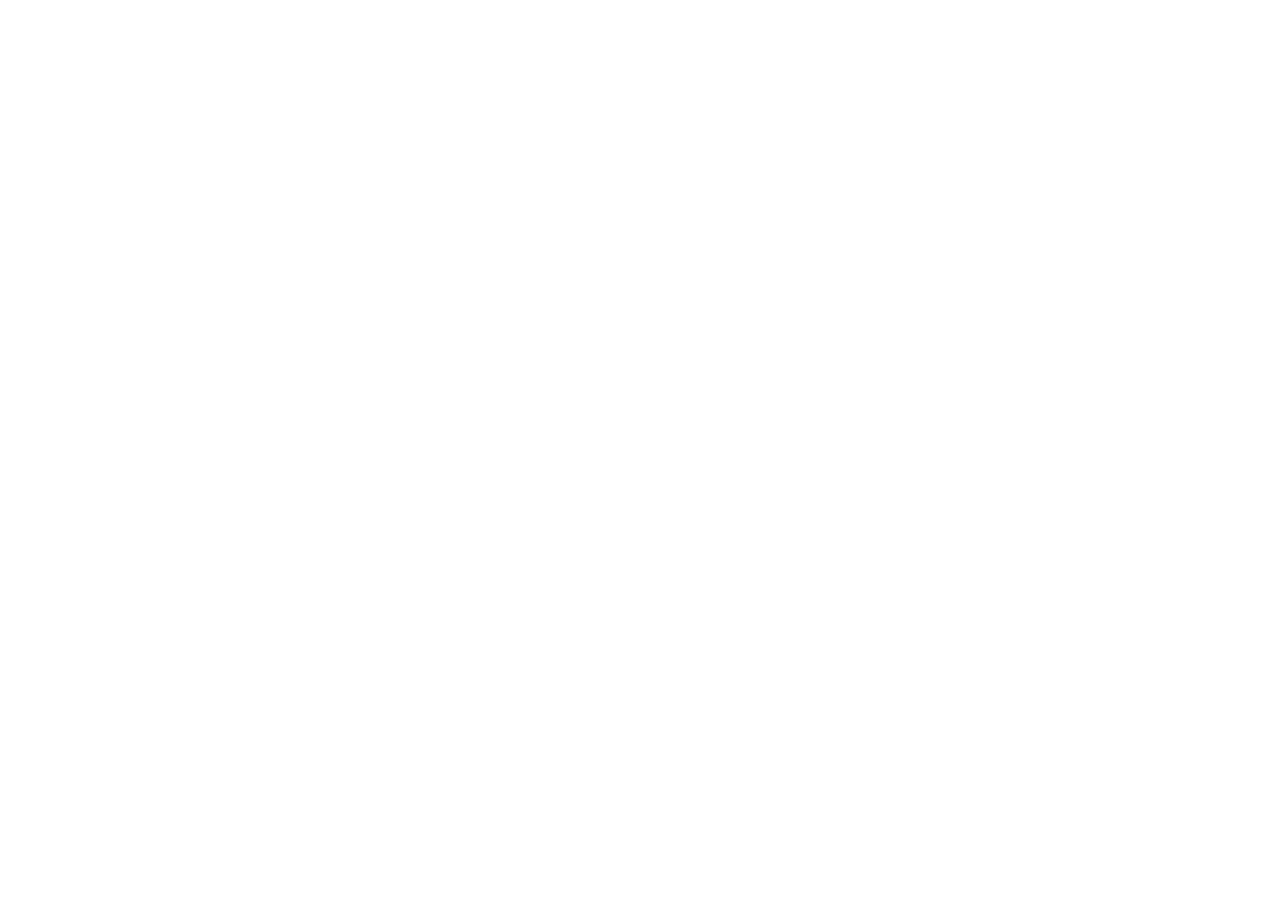
==== index.html @ 3044a00d "项目初始化" ====
<!DOCTYPE html>
<html lang="en">
<head>
    <meta charset="UTF-8">
    <meta name="viewport" content="width=device-width, initial-scale=1.0">
    <title>Document</title>
</head>
<body>
    
</body>
</html>
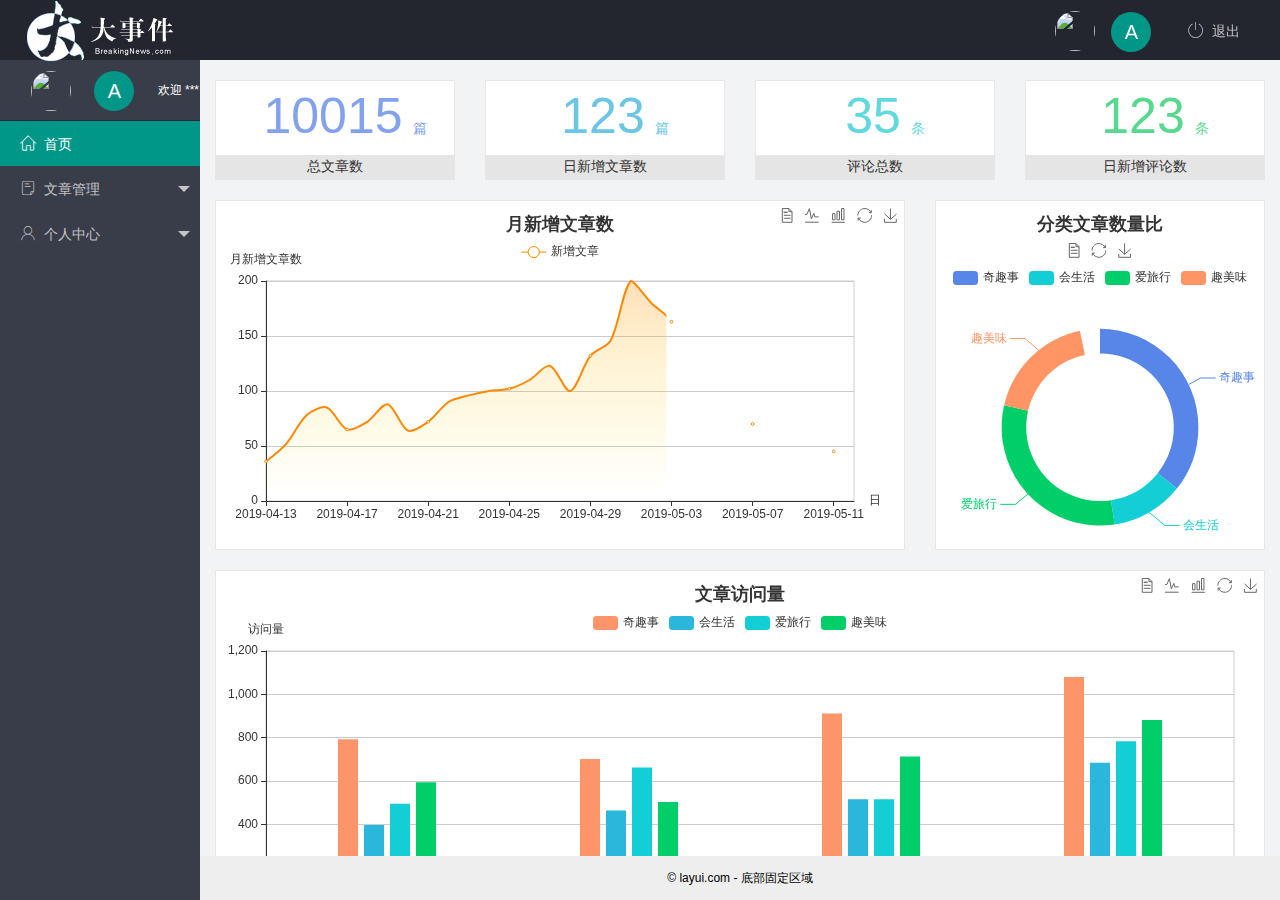
==== commit c7a21c27: "完成了index的开发" ====
--- a/index.html
+++ b/index.html
@@ -1,11 +1,95 @@
 <!DOCTYPE html>
 <html lang="en">
+
 <head>
-    <meta charset="UTF-8">
-    <meta name="viewport" content="width=device-width, initial-scale=1.0">
-    <title>Document</title>
+  <meta charset="UTF-8" />
+  <meta name="viewport" content="width=device-width, initial-scale=1.0" />
+  <title>后台主页</title>
+  <!-- 导入 layui 的样式表 -->
+  <link rel="stylesheet" href="/assets/lib/layui/css/layui.css" />
+  <!--fonts  引入字体图标库-->
+  <link rel="stylesheet" href="./assets/fonts/iconfont.css">
+  <!--自己的css  -->
+  <link rel="stylesheet" href="./assets/css/index.css">
 </head>
-<body>
-    
+
+<body class="layui-layout-body">
+  <div class="layui-layout layui-layout-admin">
+    <div class="layui-header">
+      <div class="layui-logo">
+        <img src="./assets/images/logo.png" alt="">
+      </div>
+      <!-- 头部区域（可配合layui已有的水平导航） -->
+
+      <ul class="layui-nav layui-layout-right">
+        <li class="layui-nav-item">
+          <div class="userinfo">
+             <img src="http://t.cn/RCzsdCq" class="layui-nav-img" />
+             <span class="text-avatar">A</span>
+             
+          </div>
+
+          <dl class="layui-nav-child">
+            <dd><a href="">基本资料</a></dd>
+            <dd><a href="">更换头像</a></dd>
+            <dd><a href="">重置密码</a></dd>
+
+          </dl>
+        </li>
+        <li class="layui-nav-item"><a href="javascript:;" id="btnLogout"><span class="iconfont icon-tuichu"></span>退出</a></li>
+      </ul>
+    </div>
+
+    <div class="layui-side layui-bg-black">
+      <div class="layui-side-scroll">
+
+        <div class="userinfo">    <img src="http://t.cn/RCzsdCq" class="layui-nav-img" />    <span
+            class="text-avatar">A</span>    <span id="welcome">欢迎 ***</span></div>
+        <!-- 左侧导航区域（可配合layui已有的垂直导航） -->
+        <ul class="layui-nav layui-nav-tree" lay-shrink="all">
+          <li class="layui-nav-item  layui-this"><a href="/home/dashboard.html" target="fm"><span
+                class="iconfont icon-home"></span>首页</a></li>
+          <li class="layui-nav-item ">
+            <a href="javascript:;"><span class="iconfont icon-16"></span>文章管理</a>
+            <dl class="layui-nav-child">
+              <dd><a href="javascript:;"><i class="layui-icon layui-icon-app"></i> 文章类别</a></dd>
+              <dd><a href="javascript:;"><i class="layui-icon layui-icon-app"></i>文章列表</a></dd>
+              <dd><a href="javascript:;"><i class="layui-icon layui-icon-app"></i>发布文章</a></dd>
+
+            </dl>
+          </li>
+          <li class="layui-nav-item">
+            <a href="javascript:;"><span class="iconfont icon-user"></span>个人中心</a>
+            <dl class="layui-nav-child">
+              <dd><a href="javascript:;"><i class="layui-icon layui-icon-app"></i>基本资料</a></dd>
+              <dd><a href="javascript:;"><i class="layui-icon layui-icon-app"></i>更换头像</a></dd>
+              <dd><a href="javascript:;"><i class="layui-icon layui-icon-app"></i>重置密码</a></dd>
+
+            </dl>
+          </li>
+
+        </ul>
+      </div>
+    </div>
+
+    <div class="layui-body">
+      <!-- 内容主体区域 -->
+      <iframe name="fm" src="/home/dashboard.html" frameborder="0"></iframe>
+    </div>
+
+    <div class="layui-footer">
+      <!-- 底部固定区域 -->
+      © layui.com - 底部固定区域
+    </div>
+  </div>
+  <!-- 导入 layui 的JS文件 -->
+  <script src="/assets/lib/layui/layui.all.js"></script>
+  <!-- 导入jquery文件 -->
+  <script src="./assets/lib/jquery.js"></script>
+  <!-- 导入文件/baseAPI. -->
+  <script src="./assets/js/baseAPI.js"></script>
+  <!-- 导入自己的文件 -->
+  <script src="./assets/js/index.js"></script>
 </body>
+
 </html>--- a/assets/lib/layui/css/layui.css
+++ b/assets/lib/layui/css/layui.css
@@ -0,0 +1,2 @@
+/** layui-v2.5.5 MIT License By https://www.layui.com */
+ .layui-inline,img{display:inline-block;vertical-align:middle}h1,h2,h3,h4,h5,h6{font-weight:400}.layui-edge,.layui-header,.layui-inline,.layui-main{position:relative}.layui-body,.layui-edge,.layui-elip{overflow:hidden}.layui-btn,.layui-edge,.layui-inline,img{vertical-align:middle}.layui-btn,.layui-disabled,.layui-icon,.layui-unselect{-moz-user-select:none;-webkit-user-select:none;-ms-user-select:none}.layui-elip,.layui-form-checkbox span,.layui-form-pane .layui-form-label{text-overflow:ellipsis;white-space:nowrap}.layui-breadcrumb,.layui-tree-btnGroup{visibility:hidden}blockquote,body,button,dd,div,dl,dt,form,h1,h2,h3,h4,h5,h6,input,li,ol,p,pre,td,textarea,th,ul{margin:0;padding:0;-webkit-tap-highlight-color:rgba(0,0,0,0)}a:active,a:hover{outline:0}img{border:none}li{list-style:none}table{border-collapse:collapse;border-spacing:0}h4,h5,h6{font-size:100%}button,input,optgroup,option,select,textarea{font-family:inherit;font-size:inherit;font-style:inherit;font-weight:inherit;outline:0}pre{white-space:pre-wrap;white-space:-moz-pre-wrap;white-space:-pre-wrap;white-space:-o-pre-wrap;word-wrap:break-word}body{line-height:24px;font:14px Helvetica Neue,Helvetica,PingFang SC,Tahoma,Arial,sans-serif}hr{height:1px;margin:10px 0;border:0;clear:both}a{color:#333;text-decoration:none}a:hover{color:#777}a cite{font-style:normal;*cursor:pointer}.layui-border-box,.layui-border-box *{box-sizing:border-box}.layui-box,.layui-box *{box-sizing:content-box}.layui-clear{clear:both;*zoom:1}.layui-clear:after{content:'\20';clear:both;*zoom:1;display:block;height:0}.layui-inline{*display:inline;*zoom:1}.layui-edge{display:inline-block;width:0;height:0;border-width:6px;border-style:dashed;border-color:transparent}.layui-edge-top{top:-4px;border-bottom-color:#999;border-bottom-style:solid}.layui-edge-right{border-left-color:#999;border-left-style:solid}.layui-edge-bottom{top:2px;border-top-color:#999;border-top-style:solid}.layui-edge-left{border-right-color:#999;border-right-style:solid}.layui-disabled,.layui-disabled:hover{color:#d2d2d2!important;cursor:not-allowed!important}.layui-circle{border-radius:100%}.layui-show{display:block!important}.layui-hide{display:none!important}@font-face{font-family:layui-icon;src:url(../font/iconfont.eot?v=250);src:url(../font/iconfont.eot?v=250#iefix) format('embedded-opentype'),url(../font/iconfont.woff2?v=250) format('woff2'),url(../font/iconfont.woff?v=250) format('woff'),url(../font/iconfont.ttf?v=250) format('truetype'),url(../font/iconfont.svg?v=250#layui-icon) format('svg')}.layui-icon{font-family:layui-icon!important;font-size:16px;font-style:normal;-webkit-font-smoothing:antialiased;-moz-osx-font-smoothing:grayscale}.layui-icon-reply-fill:before{content:"\e611"}.layui-icon-set-fill:before{content:"\e614"}.layui-icon-menu-fill:before{content:"\e60f"}.layui-icon-search:before{content:"\e615"}.layui-icon-share:before{content:"\e641"}.layui-icon-set-sm:before{content:"\e620"}.layui-icon-engine:before{content:"\e628"}.layui-icon-close:before{content:"\1006"}.layui-icon-close-fill:before{content:"\1007"}.layui-icon-chart-screen:before{content:"\e629"}.layui-icon-star:before{content:"\e600"}.layui-icon-circle-dot:before{content:"\e617"}.layui-icon-chat:before{content:"\e606"}.layui-icon-release:before{content:"\e609"}.layui-icon-list:before{content:"\e60a"}.layui-icon-chart:before{content:"\e62c"}.layui-icon-ok-circle:before{content:"\1005"}.layui-icon-layim-theme:before{content:"\e61b"}.layui-icon-table:before{content:"\e62d"}.layui-icon-right:before{content:"\e602"}.layui-icon-left:before{content:"\e603"}.layui-icon-cart-simple:before{content:"\e698"}.layui-icon-face-cry:before{content:"\e69c"}.layui-icon-face-smile:before{content:"\e6af"}.layui-icon-survey:before{content:"\e6b2"}.layui-icon-tree:before{content:"\e62e"}.layui-icon-upload-circle:before{content:"\e62f"}.layui-icon-add-circle:before{content:"\e61f"}.layui-icon-download-circle:before{content:"\e601"}.layui-icon-templeate-1:before{content:"\e630"}.layui-icon-util:before{content:"\e631"}.layui-icon-face-surprised:before{content:"\e664"}.layui-icon-edit:before{content:"\e642"}.layui-icon-speaker:before{content:"\e645"}.layui-icon-down:before{content:"\e61a"}.layui-icon-file:before{content:"\e621"}.layui-icon-layouts:before{content:"\e632"}.layui-icon-rate-half:before{content:"\e6c9"}.layui-icon-add-circle-fine:before{content:"\e608"}.layui-icon-prev-circle:before{content:"\e633"}.layui-icon-read:before{content:"\e705"}.layui-icon-404:before{content:"\e61c"}.layui-icon-carousel:before{content:"\e634"}.layui-icon-help:before{content:"\e607"}.layui-icon-code-circle:before{content:"\e635"}.layui-icon-water:before{content:"\e636"}.layui-icon-username:before{content:"\e66f"}.layui-icon-find-fill:before{content:"\e670"}.layui-icon-about:before{content:"\e60b"}.layui-icon-location:before{content:"\e715"}.layui-icon-up:before{content:"\e619"}.layui-icon-pause:before{content:"\e651"}.layui-icon-date:before{content:"\e637"}.layui-icon-layim-uploadfile:before{content:"\e61d"}.layui-icon-delete:before{content:"\e640"}.layui-icon-play:before{content:"\e652"}.layui-icon-top:before{content:"\e604"}.layui-icon-friends:before{content:"\e612"}.layui-icon-refresh-3:before{content:"\e9aa"}.layui-icon-ok:before{content:"\e605"}.layui-icon-layer:before{content:"\e638"}.layui-icon-face-smile-fine:before{content:"\e60c"}.layui-icon-dollar:before{content:"\e659"}.layui-icon-group:before{content:"\e613"}.layui-icon-layim-download:before{content:"\e61e"}.layui-icon-picture-fine:before{content:"\e60d"}.layui-icon-link:before{content:"\e64c"}.layui-icon-diamond:before{content:"\e735"}.layui-icon-log:before{content:"\e60e"}.layui-icon-rate-solid:before{content:"\e67a"}.layui-icon-fonts-del:before{content:"\e64f"}.layui-icon-unlink:before{content:"\e64d"}.layui-icon-fonts-clear:before{content:"\e639"}.layui-icon-triangle-r:before{content:"\e623"}.layui-icon-circle:before{content:"\e63f"}.layui-icon-radio:before{content:"\e643"}.layui-icon-align-center:before{content:"\e647"}.layui-icon-align-right:before{content:"\e648"}.layui-icon-align-left:before{content:"\e649"}.layui-icon-loading-1:before{content:"\e63e"}.layui-icon-return:before{content:"\e65c"}.layui-icon-fonts-strong:before{content:"\e62b"}.layui-icon-upload:before{content:"\e67c"}.layui-icon-dialogue:before{content:"\e63a"}.layui-icon-video:before{content:"\e6ed"}.layui-icon-headset:before{content:"\e6fc"}.layui-icon-cellphone-fine:before{content:"\e63b"}.layui-icon-add-1:before{content:"\e654"}.layui-icon-face-smile-b:before{content:"\e650"}.layui-icon-fonts-html:before{content:"\e64b"}.layui-icon-form:before{content:"\e63c"}.layui-icon-cart:before{content:"\e657"}.layui-icon-camera-fill:before{content:"\e65d"}.layui-icon-tabs:before{content:"\e62a"}.layui-icon-fonts-code:before{content:"\e64e"}.layui-icon-fire:before{content:"\e756"}.layui-icon-set:before{content:"\e716"}.layui-icon-fonts-u:before{content:"\e646"}.layui-icon-triangle-d:before{content:"\e625"}.layui-icon-tips:before{content:"\e702"}.layui-icon-picture:before{content:"\e64a"}.layui-icon-more-vertical:before{content:"\e671"}.layui-icon-flag:before{content:"\e66c"}.layui-icon-loading:before{content:"\e63d"}.layui-icon-fonts-i:before{content:"\e644"}.layui-icon-refresh-1:before{content:"\e666"}.layui-icon-rmb:before{content:"\e65e"}.layui-icon-home:before{content:"\e68e"}.layui-icon-user:before{content:"\e770"}.layui-icon-notice:before{content:"\e667"}.layui-icon-login-weibo:before{content:"\e675"}.layui-icon-voice:before{content:"\e688"}.layui-icon-upload-drag:before{content:"\e681"}.layui-icon-login-qq:before{content:"\e676"}.layui-icon-snowflake:before{content:"\e6b1"}.layui-icon-file-b:before{content:"\e655"}.layui-icon-template:before{content:"\e663"}.layui-icon-auz:before{content:"\e672"}.layui-icon-console:before{content:"\e665"}.layui-icon-app:before{content:"\e653"}.layui-icon-prev:before{content:"\e65a"}.layui-icon-website:before{content:"\e7ae"}.layui-icon-next:before{content:"\e65b"}.layui-icon-component:before{content:"\e857"}.layui-icon-more:before{content:"\e65f"}.layui-icon-login-wechat:before{content:"\e677"}.layui-icon-shrink-right:before{content:"\e668"}.layui-icon-spread-left:before{content:"\e66b"}.layui-icon-camera:before{content:"\e660"}.layui-icon-note:before{content:"\e66e"}.layui-icon-refresh:before{content:"\e669"}.layui-icon-female:before{content:"\e661"}.layui-icon-male:before{content:"\e662"}.layui-icon-password:before{content:"\e673"}.layui-icon-senior:before{content:"\e674"}.layui-icon-theme:before{content:"\e66a"}.layui-icon-tread:before{content:"\e6c5"}.layui-icon-praise:before{content:"\e6c6"}.layui-icon-star-fill:before{content:"\e658"}.layui-icon-rate:before{content:"\e67b"}.layui-icon-template-1:before{content:"\e656"}.layui-icon-vercode:before{content:"\e679"}.layui-icon-cellphone:before{content:"\e678"}.layui-icon-screen-full:before{content:"\e622"}.layui-icon-screen-restore:before{content:"\e758"}.layui-icon-cols:before{content:"\e610"}.layui-icon-export:before{content:"\e67d"}.layui-icon-print:before{content:"\e66d"}.layui-icon-slider:before{content:"\e714"}.layui-icon-addition:before{content:"\e624"}.layui-icon-subtraction:before{content:"\e67e"}.layui-icon-service:before{content:"\e626"}.layui-icon-transfer:before{content:"\e691"}.layui-main{width:1140px;margin:0 auto}.layui-header{z-index:1000;height:60px}.layui-header a:hover{transition:all .5s;-webkit-transition:all .5s}.layui-side{position:fixed;left:0;top:0;bottom:0;z-index:999;width:200px;overflow-x:hidden}.layui-side-scroll{position:relative;width:220px;height:100%;overflow-x:hidden}.layui-body{position:absolute;left:200px;right:0;top:0;bottom:0;z-index:998;width:auto;overflow-y:auto;box-sizing:border-box}.layui-layout-body{overflow:hidden}.layui-layout-admin .layui-header{background-color:#23262E}.layui-layout-admin .layui-side{top:60px;width:200px;overflow-x:hidden}.layui-layout-admin .layui-body{position:fixed;top:60px;bottom:44px}.layui-layout-admin .layui-main{width:auto;margin:0 15px}.layui-layout-admin .layui-footer{position:fixed;left:200px;right:0;bottom:0;height:44px;line-height:44px;padding:0 15px;background-color:#eee}.layui-layout-admin .layui-logo{position:absolute;left:0;top:0;width:200px;height:100%;line-height:60px;text-align:center;color:#009688;font-size:16px}.layui-layout-admin .layui-header .layui-nav{background:0 0}.layui-layout-left{position:absolute!important;left:200px;top:0}.layui-layout-right{position:absolute!important;right:0;top:0}.layui-container{position:relative;margin:0 auto;padding:0 15px;box-sizing:border-box}.layui-fluid{position:relative;margin:0 auto;padding:0 15px}.layui-row:after,.layui-row:before{content:'';display:block;clear:both}.layui-col-lg1,.layui-col-lg10,.layui-col-lg11,.layui-col-lg12,.layui-col-lg2,.layui-col-lg3,.layui-col-lg4,.layui-col-lg5,.layui-col-lg6,.layui-col-lg7,.layui-col-lg8,.layui-col-lg9,.layui-col-md1,.layui-col-md10,.layui-col-md11,.layui-col-md12,.layui-col-md2,.layui-col-md3,.layui-col-md4,.layui-col-md5,.layui-col-md6,.layui-col-md7,.layui-col-md8,.layui-col-md9,.layui-col-sm1,.layui-col-sm10,.layui-col-sm11,.layui-col-sm12,.layui-col-sm2,.layui-col-sm3,.layui-col-sm4,.layui-col-sm5,.layui-col-sm6,.layui-col-sm7,.layui-col-sm8,.layui-col-sm9,.layui-col-xs1,.layui-col-xs10,.layui-col-xs11,.layui-col-xs12,.layui-col-xs2,.layui-col-xs3,.layui-col-xs4,.layui-col-xs5,.layui-col-xs6,.layui-col-xs7,.layui-col-xs8,.layui-col-xs9{position:relative;display:block;box-sizing:border-box}.layui-col-xs1,.layui-col-xs10,.layui-col-xs11,.layui-col-xs12,.layui-col-xs2,.layui-col-xs3,.layui-col-xs4,.layui-col-xs5,.layui-col-xs6,.layui-col-xs7,.layui-col-xs8,.layui-col-xs9{float:left}.layui-col-xs1{width:8.33333333%}.layui-col-xs2{width:16.66666667%}.layui-col-xs3{width:25%}.layui-col-xs4{width:33.33333333%}.layui-col-xs5{width:41.66666667%}.layui-col-xs6{width:50%}.layui-col-xs7{width:58.33333333%}.layui-col-xs8{width:66.66666667%}.layui-col-xs9{width:75%}.layui-col-xs10{width:83.33333333%}.layui-col-xs11{width:91.66666667%}.layui-col-xs12{width:100%}.layui-col-xs-offset1{margin-left:8.33333333%}.layui-col-xs-offset2{margin-left:16.66666667%}.layui-col-xs-offset3{margin-left:25%}.layui-col-xs-offset4{margin-left:33.33333333%}.layui-col-xs-offset5{margin-left:41.66666667%}.layui-col-xs-offset6{margin-left:50%}.layui-col-xs-offset7{margin-left:58.33333333%}.layui-col-xs-offset8{margin-left:66.66666667%}.layui-col-xs-offset9{margin-left:75%}.layui-col-xs-offset10{margin-left:83.33333333%}.layui-col-xs-offset11{margin-left:91.66666667%}.layui-col-xs-offset12{margin-left:100%}@media screen and (max-width:768px){.layui-hide-xs{display:none!important}.layui-show-xs-block{display:block!important}.layui-show-xs-inline{display:inline!important}.layui-show-xs-inline-block{display:inline-block!important}}@media screen and (min-width:768px){.layui-container{width:750px}.layui-hide-sm{display:none!important}.layui-show-sm-block{display:block!important}.layui-show-sm-inline{display:inline!important}.layui-show-sm-inline-block{display:inline-block!important}.layui-col-sm1,.layui-col-sm10,.layui-col-sm11,.layui-col-sm12,.layui-col-sm2,.layui-col-sm3,.layui-col-sm4,.layui-col-sm5,.layui-col-sm6,.layui-col-sm7,.layui-col-sm8,.layui-col-sm9{float:left}.layui-col-sm1{width:8.33333333%}.layui-col-sm2{width:16.66666667%}.layui-col-sm3{width:25%}.layui-col-sm4{width:33.33333333%}.layui-col-sm5{width:41.66666667%}.layui-col-sm6{width:50%}.layui-col-sm7{width:58.33333333%}.layui-col-sm8{width:66.66666667%}.layui-col-sm9{width:75%}.layui-col-sm10{width:83.33333333%}.layui-col-sm11{width:91.66666667%}.layui-col-sm12{width:100%}.layui-col-sm-offset1{margin-left:8.33333333%}.layui-col-sm-offset2{margin-left:16.66666667%}.layui-col-sm-offset3{margin-left:25%}.layui-col-sm-offset4{margin-left:33.33333333%}.layui-col-sm-offset5{margin-left:41.66666667%}.layui-col-sm-offset6{margin-left:50%}.layui-col-sm-offset7{margin-left:58.33333333%}.layui-col-sm-offset8{margin-left:66.66666667%}.layui-col-sm-offset9{margin-left:75%}.layui-col-sm-offset10{margin-left:83.33333333%}.layui-col-sm-offset11{margin-left:91.66666667%}.layui-col-sm-offset12{margin-left:100%}}@media screen and (min-width:992px){.layui-container{width:970px}.layui-hide-md{display:none!important}.layui-show-md-block{display:block!important}.layui-show-md-inline{display:inline!important}.layui-show-md-inline-block{display:inline-block!important}.layui-col-md1,.layui-col-md10,.layui-col-md11,.layui-col-md12,.layui-col-md2,.layui-col-md3,.layui-col-md4,.layui-col-md5,.layui-col-md6,.layui-col-md7,.layui-col-md8,.layui-col-md9{float:left}.layui-col-md1{width:8.33333333%}.layui-col-md2{width:16.66666667%}.layui-col-md3{width:25%}.layui-col-md4{width:33.33333333%}.layui-col-md5{width:41.66666667%}.layui-col-md6{width:50%}.layui-col-md7{width:58.33333333%}.layui-col-md8{width:66.66666667%}.layui-col-md9{width:75%}.layui-col-md10{width:83.33333333%}.layui-col-md11{width:91.66666667%}.layui-col-md12{width:100%}.layui-col-md-offset1{margin-left:8.33333333%}.layui-col-md-offset2{margin-left:16.66666667%}.layui-col-md-offset3{margin-left:25%}.layui-col-md-offset4{margin-left:33.33333333%}.layui-col-md-offset5{margin-left:41.66666667%}.layui-col-md-offset6{margin-left:50%}.layui-col-md-offset7{margin-left:58.33333333%}.layui-col-md-offset8{margin-left:66.66666667%}.layui-col-md-offset9{margin-left:75%}.layui-col-md-offset10{margin-left:83.33333333%}.layui-col-md-offset11{margin-left:91.66666667%}.layui-col-md-offset12{margin-left:100%}}@media screen and (min-width:1200px){.layui-container{width:1170px}.layui-hide-lg{display:none!important}.layui-show-lg-block{display:block!important}.layui-show-lg-inline{display:inline!important}.layui-show-lg-inline-block{display:inline-block!important}.layui-col-lg1,.layui-col-lg10,.layui-col-lg11,.layui-col-lg12,.layui-col-lg2,.layui-col-lg3,.layui-col-lg4,.layui-col-lg5,.layui-col-lg6,.layui-col-lg7,.layui-col-lg8,.layui-col-lg9{float:left}.layui-col-lg1{width:8.33333333%}.layui-col-lg2{width:16.66666667%}.layui-col-lg3{width:25%}.layui-col-lg4{width:33.33333333%}.layui-col-lg5{width:41.66666667%}.layui-col-lg6{width:50%}.layui-col-lg7{width:58.33333333%}.layui-col-lg8{width:66.66666667%}.layui-col-lg9{width:75%}.layui-col-lg10{width:83.33333333%}.layui-col-lg11{width:91.66666667%}.layui-col-lg12{width:100%}.layui-col-lg-offset1{margin-left:8.33333333%}.layui-col-lg-offset2{margin-left:16.66666667%}.layui-col-lg-offset3{margin-left:25%}.layui-col-lg-offset4{margin-left:33.33333333%}.layui-col-lg-offset5{margin-left:41.66666667%}.layui-col-lg-offset6{margin-left:50%}.layui-col-lg-offset7{margin-left:58.33333333%}.layui-col-lg-offset8{margin-left:66.66666667%}.layui-col-lg-offset9{margin-left:75%}.layui-col-lg-offset10{margin-left:83.33333333%}.layui-col-lg-offset11{margin-left:91.66666667%}.layui-col-lg-offset12{margin-left:100%}}.layui-col-space1{margin:-.5px}.layui-col-space1>*{padding:.5px}.layui-col-space3{margin:-1.5px}.layui-col-space3>*{padding:1.5px}.layui-col-space5{margin:-2.5px}.layui-col-space5>*{padding:2.5px}.layui-col-space8{margin:-3.5px}.layui-col-space8>*{padding:3.5px}.layui-col-space10{margin:-5px}.layui-col-space10>*{padding:5px}.layui-col-space12{margin:-6px}.layui-col-space12>*{padding:6px}.layui-col-space15{margin:-7.5px}.layui-col-space15>*{padding:7.5px}.layui-col-space18{margin:-9px}.layui-col-space18>*{padding:9px}.layui-col-space20{margin:-10px}.layui-col-space20>*{padding:10px}.layui-col-space22{margin:-11px}.layui-col-space22>*{padding:11px}.layui-col-space25{margin:-12.5px}.layui-col-space25>*{padding:12.5px}.layui-col-space30{margin:-15px}.layui-col-space30>*{padding:15px}.layui-btn,.layui-input,.layui-select,.layui-textarea,.layui-upload-button{outline:0;-webkit-appearance:none;transition:all .3s;-webkit-transition:all .3s;box-sizing:border-box}.layui-elem-quote{margin-bottom:10px;padding:15px;line-height:22px;border-left:5px solid #009688;border-radius:0 2px 2px 0;background-color:#f2f2f2}.layui-quote-nm{border-style:solid;border-width:1px 1px 1px 5px;background:0 0}.layui-elem-field{margin-bottom:10px;padding:0;border-width:1px;border-style:solid}.layui-elem-field legend{margin-left:20px;padding:0 10px;font-size:20px;font-weight:300}.layui-field-title{margin:10px 0 20px;border-width:1px 0 0}.layui-field-box{padding:10px 15px}.layui-field-title .layui-field-box{padding:10px 0}.layui-progress{position:relative;height:6px;border-radius:20px;background-color:#e2e2e2}.layui-progress-bar{position:absolute;left:0;top:0;width:0;max-width:100%;height:6px;border-radius:20px;text-align:right;background-color:#5FB878;transition:all .3s;-webkit-transition:all .3s}.layui-progress-big,.layui-progress-big .layui-progress-bar{height:18px;line-height:18px}.layui-progress-text{position:relative;top:-20px;line-height:18px;font-size:12px;color:#666}.layui-progress-big .layui-progress-text{position:static;padding:0 10px;color:#fff}.layui-collapse{border-width:1px;border-style:solid;border-radius:2px}.layui-colla-content,.layui-colla-item{border-top-width:1px;border-top-style:solid}.layui-colla-item:first-child{border-top:none}.layui-colla-title{position:relative;height:42px;line-height:42px;padding:0 15px 0 35px;color:#333;background-color:#f2f2f2;cursor:pointer;font-size:14px;overflow:hidden}.layui-colla-content{display:none;padding:10px 15px;line-height:22px;color:#666}.layui-colla-icon{position:absolute;left:15px;top:0;font-size:14px}.layui-card{margin-bottom:15px;border-radius:2px;background-color:#fff;box-shadow:0 1px 2px 0 rgba(0,0,0,.05)}.layui-card:last-child{margin-bottom:0}.layui-card-header{position:relative;height:42px;line-height:42px;padding:0 15px;border-bottom:1px solid #f6f6f6;color:#333;border-radius:2px 2px 0 0;font-size:14px}.layui-bg-black,.layui-bg-blue,.layui-bg-cyan,.layui-bg-green,.layui-bg-orange,.layui-bg-red{color:#fff!important}.layui-card-body{position:relative;padding:10px 15px;line-height:24px}.layui-card-body[pad15]{padding:15px}.layui-card-body[pad20]{padding:20px}.layui-card-body .layui-table{margin:5px 0}.layui-card .layui-tab{margin:0}.layui-panel-window{position:relative;padding:15px;border-radius:0;border-top:5px solid #E6E6E6;background-color:#fff}.layui-auxiliar-moving{position:fixed;left:0;right:0;top:0;bottom:0;width:100%;height:100%;background:0 0;z-index:9999999999}.layui-form-label,.layui-form-mid,.layui-form-select,.layui-input-block,.layui-input-inline,.layui-textarea{position:relative}.layui-bg-red{background-color:#FF5722!important}.layui-bg-orange{background-color:#FFB800!important}.layui-bg-green{background-color:#009688!important}.layui-bg-cyan{background-color:#2F4056!important}.layui-bg-blue{background-color:#1E9FFF!important}.layui-bg-black{background-color:#393D49!important}.layui-bg-gray{background-color:#eee!important;color:#666!important}.layui-badge-rim,.layui-colla-content,.layui-colla-item,.layui-collapse,.layui-elem-field,.layui-form-pane .layui-form-item[pane],.layui-form-pane .layui-form-label,.layui-input,.layui-layedit,.layui-layedit-tool,.layui-quote-nm,.layui-select,.layui-tab-bar,.layui-tab-card,.layui-tab-title,.layui-tab-title .layui-this:after,.layui-textarea{border-color:#e6e6e6}.layui-timeline-item:before,hr{background-color:#e6e6e6}.layui-text{line-height:22px;font-size:14px;color:#666}.layui-text h1,.layui-text h2,.layui-text h3{font-weight:500;color:#333}.layui-text h1{font-size:30px}.layui-text h2{font-size:24px}.layui-text h3{font-size:18px}.layui-text a:not(.layui-btn){color:#01AAED}.layui-text a:not(.layui-btn):hover{text-decoration:underline}.layui-text ul{padding:5px 0 5px 15px}.layui-text ul li{margin-top:5px;list-style-type:disc}.layui-text em,.layui-word-aux{color:#999!important;padding:0 5px!important}.layui-btn{display:inline-block;height:38px;line-height:38px;padding:0 18px;background-color:#009688;color:#fff;white-space:nowrap;text-align:center;font-size:14px;border:none;border-radius:2px;cursor:pointer}.layui-btn:hover{opacity:.8;filter:alpha(opacity=80);color:#fff}.layui-btn:active{opacity:1;filter:alpha(opacity=100)}.layui-btn+.layui-btn{margin-left:10px}.layui-btn-container{font-size:0}.layui-btn-container .layui-btn{margin-right:10px;margin-bottom:10px}.layui-btn-container .layui-btn+.layui-btn{margin-left:0}.layui-table .layui-btn-container .layui-btn{margin-bottom:9px}.layui-btn-radius{border-radius:100px}.layui-btn .layui-icon{margin-right:3px;font-size:18px;vertical-align:bottom;vertical-align:middle\9}.layui-btn-primary{border:1px solid #C9C9C9;background-color:#fff;color:#555}.layui-btn-primary:hover{border-color:#009688;color:#333}.layui-btn-normal{background-color:#1E9FFF}.layui-btn-warm{background-color:#FFB800}.layui-btn-danger{background-color:#FF5722}.layui-btn-checked{background-color:#5FB878}.layui-btn-disabled,.layui-btn-disabled:active,.layui-btn-disabled:hover{border:1px solid #e6e6e6;background-color:#FBFBFB;color:#C9C9C9;cursor:not-allowed;opacity:1}.layui-btn-lg{height:44px;line-height:44px;padding:0 25px;font-size:16px}.layui-btn-sm{height:30px;line-height:30px;padding:0 10px;font-size:12px}.layui-btn-sm i{font-size:16px!important}.layui-btn-xs{height:22px;line-height:22px;padding:0 5px;font-size:12px}.layui-btn-xs i{font-size:14px!important}.layui-btn-group{display:inline-block;vertical-align:middle;font-size:0}.layui-btn-group .layui-btn{margin-left:0!important;margin-right:0!important;border-left:1px solid rgba(255,255,255,.5);border-radius:0}.layui-btn-group .layui-btn-primary{border-left:none}.layui-btn-group .layui-btn-primary:hover{border-color:#C9C9C9;color:#009688}.layui-btn-group .layui-btn:first-child{border-left:none;border-radius:2px 0 0 2px}.layui-btn-group .layui-btn-primary:first-child{border-left:1px solid #c9c9c9}.layui-btn-group .layui-btn:last-child{border-radius:0 2px 2px 0}.layui-btn-group .layui-btn+.layui-btn{margin-left:0}.layui-btn-group+.layui-btn-group{margin-left:10px}.layui-btn-fluid{width:100%}.layui-input,.layui-select,.layui-textarea{height:38px;line-height:1.3;line-height:38px\9;border-width:1px;border-style:solid;background-color:#fff;border-radius:2px}.layui-input::-webkit-input-placeholder,.layui-select::-webkit-input-placeholder,.layui-textarea::-webkit-input-placeholder{line-height:1.3}.layui-input,.layui-textarea{display:block;width:100%;padding-left:10px}.layui-input:hover,.layui-textarea:hover{border-color:#D2D2D2!important}.layui-input:focus,.layui-textarea:focus{border-color:#C9C9C9!important}.layui-textarea{min-height:100px;height:auto;line-height:20px;padding:6px 10px;resize:vertical}.layui-select{padding:0 10px}.layui-form input[type=checkbox],.layui-form input[type=radio],.layui-form select{display:none}.layui-form [lay-ignore]{display:initial}.layui-form-item{margin-bottom:15px;clear:both;*zoom:1}.layui-form-item:after{content:'\20';clear:both;*zoom:1;display:block;height:0}.layui-form-label{float:left;display:block;padding:9px 15px;width:80px;font-weight:400;line-height:20px;text-align:right}.layui-form-label-col{display:block;float:none;padding:9px 0;line-height:20px;text-align:left}.layui-form-item .layui-inline{margin-bottom:5px;margin-right:10px}.layui-input-block{margin-left:110px;min-height:36px}.layui-input-inline{display:inline-block;vertical-align:middle}.layui-form-item .layui-input-inline{float:left;width:190px;margin-right:10px}.layui-form-text .layui-input-inline{width:auto}.layui-form-mid{float:left;display:block;padding:9px 0!important;line-height:20px;margin-right:10px}.layui-form-danger+.layui-form-select .layui-input,.layui-form-danger:focus{border-color:#FF5722!important}.layui-form-select .layui-input{padding-right:30px;cursor:pointer}.layui-form-select .layui-edge{position:absolute;right:10px;top:50%;margin-top:-3px;cursor:pointer;border-width:6px;border-top-color:#c2c2c2;border-top-style:solid;transition:all .3s;-webkit-transition:all .3s}.layui-form-select dl{display:none;position:absolute;left:0;top:42px;padding:5px 0;z-index:899;min-width:100%;border:1px solid #d2d2d2;max-height:300px;overflow-y:auto;background-color:#fff;border-radius:2px;box-shadow:0 2px 4px rgba(0,0,0,.12);box-sizing:border-box}.layui-form-select dl dd,.layui-form-select dl dt{padding:0 10px;line-height:36px;white-space:nowrap;overflow:hidden;text-overflow:ellipsis}.layui-form-select dl dt{font-size:12px;color:#999}.layui-form-select dl dd{cursor:pointer}.layui-form-select dl dd:hover{background-color:#f2f2f2;-webkit-transition:.5s all;transition:.5s all}.layui-form-select .layui-select-group dd{padding-left:20px}.layui-form-select dl dd.layui-select-tips{padding-left:10px!important;color:#999}.layui-form-select dl dd.layui-this{background-color:#5FB878;color:#fff}.layui-form-checkbox,.layui-form-select dl dd.layui-disabled{background-color:#fff}.layui-form-selected dl{display:block}.layui-form-checkbox,.layui-form-checkbox *,.layui-form-switch{display:inline-block;vertical-align:middle}.layui-form-selected .layui-edge{margin-top:-9px;-webkit-transform:rotate(180deg);transform:rotate(180deg);margin-top:-3px\9}:root .layui-form-selected .layui-edge{margin-top:-9px\0/IE9}.layui-form-selectup dl{top:auto;bottom:42px}.layui-select-none{margin:5px 0;text-align:center;color:#999}.layui-select-disabled .layui-disabled{border-color:#eee!important}.layui-select-disabled .layui-edge{border-top-color:#d2d2d2}.layui-form-checkbox{position:relative;height:30px;line-height:30px;margin-right:10px;padding-right:30px;cursor:pointer;font-size:0;-webkit-transition:.1s linear;transition:.1s linear;box-sizing:border-box}.layui-form-checkbox span{padding:0 10px;height:100%;font-size:14px;border-radius:2px 0 0 2px;background-color:#d2d2d2;color:#fff;overflow:hidden}.layui-form-checkbox:hover span{background-color:#c2c2c2}.layui-form-checkbox i{position:absolute;right:0;top:0;width:30px;height:28px;border:1px solid #d2d2d2;border-left:none;border-radius:0 2px 2px 0;color:#fff;font-size:20px;text-align:center}.layui-form-checkbox:hover i{border-color:#c2c2c2;color:#c2c2c2}.layui-form-checked,.layui-form-checked:hover{border-color:#5FB878}.layui-form-checked span,.layui-form-checked:hover span{background-color:#5FB878}.layui-form-checked i,.layui-form-checked:hover i{color:#5FB878}.layui-form-item .layui-form-checkbox{margin-top:4px}.layui-form-checkbox[lay-skin=primary]{height:auto!important;line-height:normal!important;min-width:18px;min-height:18px;border:none!important;margin-right:0;padding-left:28px;padding-right:0;background:0 0}.layui-form-checkbox[lay-skin=primary] span{padding-left:0;padding-right:15px;line-height:18px;background:0 0;color:#666}.layui-form-checkbox[lay-skin=primary] i{right:auto;left:0;width:16px;height:16px;line-height:16px;border:1px solid #d2d2d2;font-size:12px;border-radius:2px;background-color:#fff;-webkit-transition:.1s linear;transition:.1s linear}.layui-form-checkbox[lay-skin=primary]:hover i{border-color:#5FB878;color:#fff}.layui-form-checked[lay-skin=primary] i{border-color:#5FB878!important;background-color:#5FB878;color:#fff}.layui-checkbox-disbaled[lay-skin=primary] span{background:0 0!important;color:#c2c2c2}.layui-checkbox-disbaled[lay-skin=primary]:hover i{border-color:#d2d2d2}.layui-form-item .layui-form-checkbox[lay-skin=primary]{margin-top:10px}.layui-form-switch{position:relative;height:22px;line-height:22px;min-width:35px;padding:0 5px;margin-top:8px;border:1px solid #d2d2d2;border-radius:20px;cursor:pointer;background-color:#fff;-webkit-transition:.1s linear;transition:.1s linear}.layui-form-switch i{position:absolute;left:5px;top:3px;width:16px;height:16px;border-radius:20px;background-color:#d2d2d2;-webkit-transition:.1s linear;transition:.1s linear}.layui-form-switch em{position:relative;top:0;width:25px;margin-left:21px;padding:0!important;text-align:center!important;color:#999!important;font-style:normal!important;font-size:12px}.layui-form-onswitch{border-color:#5FB878;background-color:#5FB878}.layui-checkbox-disbaled,.layui-checkbox-disbaled i{border-color:#e2e2e2!important}.layui-form-onswitch i{left:100%;margin-left:-21px;background-color:#fff}.layui-form-onswitch em{margin-left:5px;margin-right:21px;color:#fff!important}.layui-checkbox-disbaled span{background-color:#e2e2e2!important}.layui-checkbox-disbaled:hover i{color:#fff!important}[lay-radio]{display:none}.layui-form-radio,.layui-form-radio *{display:inline-block;vertical-align:middle}.layui-form-radio{line-height:28px;margin:6px 10px 0 0;padding-right:10px;cursor:pointer;font-size:0}.layui-form-radio *{font-size:14px}.layui-form-radio>i{margin-right:8px;font-size:22px;color:#c2c2c2}.layui-form-radio>i:hover,.layui-form-radioed>i{color:#5FB878}.layui-radio-disbaled>i{color:#e2e2e2!important}.layui-form-pane .layui-form-label{width:110px;padding:8px 15px;height:38px;line-height:20px;border-width:1px;border-style:solid;border-radius:2px 0 0 2px;text-align:center;background-color:#FBFBFB;overflow:hidden;box-sizing:border-box}.layui-form-pane .layui-input-inline{margin-left:-1px}.layui-form-pane .layui-input-block{margin-left:110px;left:-1px}.layui-form-pane .layui-input{border-radius:0 2px 2px 0}.layui-form-pane .layui-form-text .layui-form-label{float:none;width:100%;border-radius:2px;box-sizing:border-box;text-align:left}.layui-form-pane .layui-form-text .layui-input-inline{display:block;margin:0;top:-1px;clear:both}.layui-form-pane .layui-form-text .layui-input-block{margin:0;left:0;top:-1px}.layui-form-pane .layui-form-text .layui-textarea{min-height:100px;border-radius:0 0 2px 2px}.layui-form-pane .layui-form-checkbox{margin:4px 0 4px 10px}.layui-form-pane .layui-form-radio,.layui-form-pane .layui-form-switch{margin-top:6px;margin-left:10px}.layui-form-pane .layui-form-item[pane]{position:relative;border-width:1px;border-style:solid}.layui-form-pane .layui-form-item[pane] .layui-form-label{position:absolute;left:0;top:0;height:100%;border-width:0 1px 0 0}.layui-form-pane .layui-form-item[pane] .layui-input-inline{margin-left:110px}@media screen and (max-width:450px){.layui-form-item .layui-form-label{text-overflow:ellipsis;overflow:hidden;white-space:nowrap}.layui-form-item .layui-inline{display:block;margin-right:0;margin-bottom:20px;clear:both}.layui-form-item .layui-inline:after{content:'\20';clear:both;display:block;height:0}.layui-form-item .layui-input-inline{display:block;float:none;left:-3px;width:auto;margin:0 0 10px 112px}.layui-form-item .layui-input-inline+.layui-form-mid{margin-left:110px;top:-5px;padding:0}.layui-form-item .layui-form-checkbox{margin-right:5px;margin-bottom:5px}}.layui-layedit{border-width:1px;border-style:solid;border-radius:2px}.layui-layedit-tool{padding:3px 5px;border-bottom-width:1px;border-bottom-style:solid;font-size:0}.layedit-tool-fixed{position:fixed;top:0;border-top:1px solid #e2e2e2}.layui-layedit-tool .layedit-tool-mid,.layui-layedit-tool .layui-icon{display:inline-block;vertical-align:middle;text-align:center;font-size:14px}.layui-layedit-tool .layui-icon{position:relative;width:32px;height:30px;line-height:30px;margin:3px 5px;color:#777;cursor:pointer;border-radius:2px}.layui-layedit-tool .layui-icon:hover{color:#393D49}.layui-layedit-tool .layui-icon:active{color:#000}.layui-layedit-tool .layedit-tool-active{background-color:#e2e2e2;color:#000}.layui-layedit-tool .layui-disabled,.layui-layedit-tool .layui-disabled:hover{color:#d2d2d2;cursor:not-allowed}.layui-layedit-tool .layedit-tool-mid{width:1px;height:18px;margin:0 10px;background-color:#d2d2d2}.layedit-tool-html{width:50px!important;font-size:30px!important}.layedit-tool-b,.layedit-tool-code,.layedit-tool-help{font-size:16px!important}.layedit-tool-d,.layedit-tool-face,.layedit-tool-image,.layedit-tool-unlink{font-size:18px!important}.layedit-tool-image input{position:absolute;font-size:0;left:0;top:0;width:100%;height:100%;opacity:.01;filter:Alpha(opacity=1);cursor:pointer}.layui-layedit-iframe iframe{display:block;width:100%}#LAY_layedit_code{overflow:hidden}.layui-laypage{display:inline-block;*display:inline;*zoom:1;vertical-align:middle;margin:10px 0;font-size:0}.layui-laypage>a:first-child,.layui-laypage>a:first-child em{border-radius:2px 0 0 2px}.layui-laypage>a:last-child,.layui-laypage>a:last-child em{border-radius:0 2px 2px 0}.layui-laypage>:first-child{margin-left:0!important}.layui-laypage>:last-child{margin-right:0!important}.layui-laypage a,.layui-laypage button,.layui-laypage input,.layui-laypage select,.layui-laypage span{border:1px solid #e2e2e2}.layui-laypage a,.layui-laypage span{display:inline-block;*display:inline;*zoom:1;vertical-align:middle;padding:0 15px;height:28px;line-height:28px;margin:0 -1px 5px 0;background-color:#fff;color:#333;font-size:12px}.layui-flow-more a *,.layui-laypage input,.layui-table-view select[lay-ignore]{display:inline-block}.layui-laypage a:hover{color:#009688}.layui-laypage em{font-style:normal}.layui-laypage .layui-laypage-spr{color:#999;font-weight:700}.layui-laypage a{text-decoration:none}.layui-laypage .layui-laypage-curr{position:relative}.layui-laypage .layui-laypage-curr em{position:relative;color:#fff}.layui-laypage .layui-laypage-curr .layui-laypage-em{position:absolute;left:-1px;top:-1px;padding:1px;width:100%;height:100%;background-color:#009688}.layui-laypage-em{border-radius:2px}.layui-laypage-next em,.layui-laypage-prev em{font-family:Sim sun;font-size:16px}.layui-laypage .layui-laypage-count,.layui-laypage .layui-laypage-limits,.layui-laypage .layui-laypage-refresh,.layui-laypage .layui-laypage-skip{margin-left:10px;margin-right:10px;padding:0;border:none}.layui-laypage .layui-laypage-limits,.layui-laypage .layui-laypage-refresh{vertical-align:top}.layui-laypage .layui-laypage-refresh i{font-size:18px;cursor:pointer}.layui-laypage select{height:22px;padding:3px;border-radius:2px;cursor:pointer}.layui-laypage .layui-laypage-skip{height:30px;line-height:30px;color:#999}.layui-laypage button,.layui-laypage input{height:30px;line-height:30px;border-radius:2px;vertical-align:top;background-color:#fff;box-sizing:border-box}.layui-laypage input{width:40px;margin:0 10px;padding:0 3px;text-align:center}.layui-laypage input:focus,.layui-laypage select:focus{border-color:#009688!important}.layui-laypage button{margin-left:10px;padding:0 10px;cursor:pointer}.layui-table,.layui-table-view{margin:10px 0}.layui-flow-more{margin:10px 0;text-align:center;color:#999;font-size:14px}.layui-flow-more a{height:32px;line-height:32px}.layui-flow-more a *{vertical-align:top}.layui-flow-more a cite{padding:0 20px;border-radius:3px;background-color:#eee;color:#333;font-style:normal}.layui-flow-more a cite:hover{opacity:.8}.layui-flow-more a i{font-size:30px;color:#737383}.layui-table{width:100%;background-color:#fff;color:#666}.layui-table tr{transition:all .3s;-webkit-transition:all .3s}.layui-table th{text-align:left;font-weight:400}.layui-table tbody tr:hover,.layui-table thead tr,.layui-table-click,.layui-table-header,.layui-table-hover,.layui-table-mend,.layui-table-patch,.layui-table-tool,.layui-table-total,.layui-table-total tr,.layui-table[lay-even] tr:nth-child(even){background-color:#f2f2f2}.layui-table td,.layui-table th,.layui-table-col-set,.layui-table-fixed-r,.layui-table-grid-down,.layui-table-header,.layui-table-page,.layui-table-tips-main,.layui-table-tool,.layui-table-total,.layui-table-view,.layui-table[lay-skin=line],.layui-table[lay-skin=row]{border-width:1px;border-style:solid;border-color:#e6e6e6}.layui-table td,.layui-table th{position:relative;padding:9px 15px;min-height:20px;line-height:20px;font-size:14px}.layui-table[lay-skin=line] td,.layui-table[lay-skin=line] th{border-width:0 0 1px}.layui-table[lay-skin=row] td,.layui-table[lay-skin=row] th{border-width:0 1px 0 0}.layui-table[lay-skin=nob] td,.layui-table[lay-skin=nob] th{border:none}.layui-table img{max-width:100px}.layui-table[lay-size=lg] td,.layui-table[lay-size=lg] th{padding:15px 30px}.layui-table-view .layui-table[lay-size=lg] .layui-table-cell{height:40px;line-height:40px}.layui-table[lay-size=sm] td,.layui-table[lay-size=sm] th{font-size:12px;padding:5px 10px}.layui-table-view .layui-table[lay-size=sm] .layui-table-cell{height:20px;line-height:20px}.layui-table[lay-data]{display:none}.layui-table-box{position:relative;overflow:hidden}.layui-table-view .layui-table{position:relative;width:auto;margin:0}.layui-table-view .layui-table[lay-skin=line]{border-width:0 1px 0 0}.layui-table-view .layui-table[lay-skin=row]{border-width:0 0 1px}.layui-table-view .layui-table td,.layui-table-view .layui-table th{padding:5px 0;border-top:none;border-left:none}.layui-table-view .layui-table th.layui-unselect .layui-table-cell span{cursor:pointer}.layui-table-view .layui-table td{cursor:default}.layui-table-view .layui-table td[data-edit=text]{cursor:text}.layui-table-view .layui-form-checkbox[lay-skin=primary] i{width:18px;height:18px}.layui-table-view .layui-form-radio{line-height:0;padding:0}.layui-table-view .layui-form-radio>i{margin:0;font-size:20px}.layui-table-init{position:absolute;left:0;top:0;width:100%;height:100%;text-align:center;z-index:110}.layui-table-init .layui-icon{position:absolute;left:50%;top:50%;margin:-15px 0 0 -15px;font-size:30px;color:#c2c2c2}.layui-table-header{border-width:0 0 1px;overflow:hidden}.layui-table-header .layui-table{margin-bottom:-1px}.layui-table-tool .layui-inline[lay-event]{position:relative;width:26px;height:26px;padding:5px;line-height:16px;margin-right:10px;text-align:center;color:#333;border:1px solid #ccc;cursor:pointer;-webkit-transition:.5s all;transition:.5s all}.layui-table-tool .layui-inline[lay-event]:hover{border:1px solid #999}.layui-table-tool-temp{padding-right:120px}.layui-table-tool-self{position:absolute;right:17px;top:10px}.layui-table-tool .layui-table-tool-self .layui-inline[lay-event]{margin:0 0 0 10px}.layui-table-tool-panel{position:absolute;top:29px;left:-1px;padding:5px 0;min-width:150px;min-height:40px;border:1px solid #d2d2d2;text-align:left;overflow-y:auto;background-color:#fff;box-shadow:0 2px 4px rgba(0,0,0,.12)}.layui-table-cell,.layui-table-tool-panel li{overflow:hidden;text-overflow:ellipsis;white-space:nowrap}.layui-table-tool-panel li{padding:0 10px;line-height:30px;-webkit-transition:.5s all;transition:.5s all}.layui-table-tool-panel li .layui-form-checkbox[lay-skin=primary]{width:100%;padding-left:28px}.layui-table-tool-panel li:hover{background-color:#f2f2f2}.layui-table-tool-panel li .layui-form-checkbox[lay-skin=primary] i{position:absolute;left:0;top:0}.layui-table-tool-panel li .layui-form-checkbox[lay-skin=primary] span{padding:0}.layui-table-tool .layui-table-tool-self .layui-table-tool-panel{left:auto;right:-1px}.layui-table-col-set{position:absolute;right:0;top:0;width:20px;height:100%;border-width:0 0 0 1px;background-color:#fff}.layui-table-sort{width:10px;height:20px;margin-left:5px;cursor:pointer!important}.layui-table-sort .layui-edge{position:absolute;left:5px;border-width:5px}.layui-table-sort .layui-table-sort-asc{top:3px;border-top:none;border-bottom-style:solid;border-bottom-color:#b2b2b2}.layui-table-sort .layui-table-sort-asc:hover{border-bottom-color:#666}.layui-table-sort .layui-table-sort-desc{bottom:5px;border-bottom:none;border-top-style:solid;border-top-color:#b2b2b2}.layui-table-sort .layui-table-sort-desc:hover{border-top-color:#666}.layui-table-sort[lay-sort=asc] .layui-table-sort-asc{border-bottom-color:#000}.layui-table-sort[lay-sort=desc] .layui-table-sort-desc{border-top-color:#000}.layui-table-cell{height:28px;line-height:28px;padding:0 15px;position:relative;box-sizing:border-box}.layui-table-cell .layui-form-checkbox[lay-skin=primary]{top:-1px;padding:0}.layui-table-cell .layui-table-link{color:#01AAED}.laytable-cell-checkbox,.laytable-cell-numbers,.laytable-cell-radio,.laytable-cell-space{padding:0;text-align:center}.layui-table-body{position:relative;overflow:auto;margin-right:-1px;margin-bottom:-1px}.layui-table-body .layui-none{line-height:26px;padding:15px;text-align:center;color:#999}.layui-table-fixed{position:absolute;left:0;top:0;z-index:101}.layui-table-fixed .layui-table-body{overflow:hidden}.layui-table-fixed-l{box-shadow:0 -1px 8px rgba(0,0,0,.08)}.layui-table-fixed-r{left:auto;right:-1px;border-width:0 0 0 1px;box-shadow:-1px 0 8px rgba(0,0,0,.08)}.layui-table-fixed-r .layui-table-header{position:relative;overflow:visible}.layui-table-mend{position:absolute;right:-49px;top:0;height:100%;width:50px}.layui-table-tool{position:relative;z-index:890;width:100%;min-height:50px;line-height:30px;padding:10px 15px;border-width:0 0 1px}.layui-table-tool .layui-btn-container{margin-bottom:-10px}.layui-table-page,.layui-table-total{border-width:1px 0 0;margin-bottom:-1px;overflow:hidden}.layui-table-page{position:relative;width:100%;padding:7px 7px 0;height:41px;font-size:12px;white-space:nowrap}.layui-table-page>div{height:26px}.layui-table-page .layui-laypage{margin:0}.layui-table-page .layui-laypage a,.layui-table-page .layui-laypage span{height:26px;line-height:26px;margin-bottom:10px;border:none;background:0 0}.layui-table-page .layui-laypage a,.layui-table-page .layui-laypage span.layui-laypage-curr{padding:0 12px}.layui-table-page .layui-laypage span{margin-left:0;padding:0}.layui-table-page .layui-laypage .layui-laypage-prev{margin-left:-7px!important}.layui-table-page .layui-laypage .layui-laypage-curr .layui-laypage-em{left:0;top:0;padding:0}.layui-table-page .layui-laypage button,.layui-table-page .layui-laypage input{height:26px;line-height:26px}.layui-table-page .layui-laypage input{width:40px}.layui-table-page .layui-laypage button{padding:0 10px}.layui-table-page select{height:18px}.layui-table-patch .layui-table-cell{padding:0;width:30px}.layui-table-edit{position:absolute;left:0;top:0;width:100%;height:100%;padding:0 14px 1px;border-radius:0;box-shadow:1px 1px 20px rgba(0,0,0,.15)}.layui-table-edit:focus{border-color:#5FB878!important}select.layui-table-edit{padding:0 0 0 10px;border-color:#C9C9C9}.layui-table-view .layui-form-checkbox,.layui-table-view .layui-form-radio,.layui-table-view .layui-form-switch{top:0;margin:0;box-sizing:content-box}.layui-table-view .layui-form-checkbox{top:-1px;height:26px;line-height:26px}.layui-table-view .layui-form-checkbox i{height:26px}.layui-table-grid .layui-table-cell{overflow:visible}.layui-table-grid-down{position:absolute;top:0;right:0;width:26px;height:100%;padding:5px 0;border-width:0 0 0 1px;text-align:center;background-color:#fff;color:#999;cursor:pointer}.layui-table-grid-down .layui-icon{position:absolute;top:50%;left:50%;margin:-8px 0 0 -8px}.layui-table-grid-down:hover{background-color:#fbfbfb}body .layui-table-tips .layui-layer-content{background:0 0;padding:0;box-shadow:0 1px 6px rgba(0,0,0,.12)}.layui-table-tips-main{margin:-44px 0 0 -1px;max-height:150px;padding:8px 15px;font-size:14px;overflow-y:scroll;background-color:#fff;color:#666}.layui-table-tips-c{position:absolute;right:-3px;top:-13px;width:20px;height:20px;padding:3px;cursor:pointer;background-color:#666;border-radius:50%;color:#fff}.layui-table-tips-c:hover{background-color:#777}.layui-table-tips-c:before{position:relative;right:-2px}.layui-upload-file{display:none!important;opacity:.01;filter:Alpha(opacity=1)}.layui-upload-drag,.layui-upload-form,.layui-upload-wrap{display:inline-block}.layui-upload-list{margin:10px 0}.layui-upload-choose{padding:0 10px;color:#999}.layui-upload-drag{position:relative;padding:30px;border:1px dashed #e2e2e2;background-color:#fff;text-align:center;cursor:pointer;color:#999}.layui-upload-drag .layui-icon{font-size:50px;color:#009688}.layui-upload-drag[lay-over]{border-color:#009688}.layui-upload-iframe{position:absolute;width:0;height:0;border:0;visibility:hidden}.layui-upload-wrap{position:relative;vertical-align:middle}.layui-upload-wrap .layui-upload-file{display:block!important;position:absolute;left:0;top:0;z-index:10;font-size:100px;width:100%;height:100%;opacity:.01;filter:Alpha(opacity=1);cursor:pointer}.layui-transfer-active,.layui-transfer-box{display:inline-block;vertical-align:middle}.layui-transfer-box,.layui-transfer-header,.layui-transfer-search{border-width:0;border-style:solid;border-color:#e6e6e6}.layui-transfer-box{position:relative;border-width:1px;width:200px;height:360px;border-radius:2px;background-color:#fff}.layui-transfer-box .layui-form-checkbox{width:100%;margin:0!important}.layui-transfer-header{height:38px;line-height:38px;padding:0 10px;border-bottom-width:1px}.layui-transfer-search{position:relative;padding:10px;border-bottom-width:1px}.layui-transfer-search .layui-input{height:32px;padding-left:30px;font-size:12px}.layui-transfer-search .layui-icon-search{position:absolute;left:20px;top:50%;margin-top:-8px;color:#666}.layui-transfer-active{margin:0 15px}.layui-transfer-active .layui-btn{display:block;margin:0;padding:0 15px;background-color:#5FB878;border-color:#5FB878;color:#fff}.layui-transfer-active .layui-btn-disabled{background-color:#FBFBFB;border-color:#e6e6e6;color:#C9C9C9}.layui-transfer-active .layui-btn:first-child{margin-bottom:15px}.layui-transfer-active .layui-btn .layui-icon{margin:0;font-size:14px!important}.layui-transfer-data{padding:5px 0;overflow:auto}.layui-transfer-data li{height:32px;line-height:32px;padding:0 10px}.layui-transfer-data li:hover{background-color:#f2f2f2;transition:.5s all}.layui-transfer-data .layui-none{padding:15px 10px;text-align:center;color:#999}.layui-nav{position:relative;padding:0 20px;background-color:#393D49;color:#fff;border-radius:2px;font-size:0;box-sizing:border-box}.layui-nav *{font-size:14px}.layui-nav .layui-nav-item{position:relative;display:inline-block;*display:inline;*zoom:1;vertical-align:middle;line-height:60px}.layui-nav .layui-nav-item a{display:block;padding:0 20px;color:#fff;color:rgba(255,255,255,.7);transition:all .3s;-webkit-transition:all .3s}.layui-nav .layui-this:after,.layui-nav-bar,.layui-nav-tree .layui-nav-itemed:after{position:absolute;left:0;top:0;width:0;height:5px;background-color:#5FB878;transition:all .2s;-webkit-transition:all .2s}.layui-nav-bar{z-index:1000}.layui-nav .layui-nav-item a:hover,.layui-nav .layui-this a{color:#fff}.layui-nav .layui-this:after{content:'';top:auto;bottom:0;width:100%}.layui-nav-img{width:30px;height:30px;margin-right:10px;border-radius:50%}.layui-nav .layui-nav-more{content:'';width:0;height:0;border-style:solid dashed dashed;border-color:#fff transparent transparent;overflow:hidden;cursor:pointer;transition:all .2s;-webkit-transition:all .2s;position:absolute;top:50%;right:3px;margin-top:-3px;border-width:6px;border-top-color:rgba(255,255,255,.7)}.layui-nav .layui-nav-mored,.layui-nav-itemed>a .layui-nav-more{margin-top:-9px;border-style:dashed dashed solid;border-color:transparent transparent #fff}.layui-nav-child{display:none;position:absolute;left:0;top:65px;min-width:100%;line-height:36px;padding:5px 0;box-shadow:0 2px 4px rgba(0,0,0,.12);border:1px solid #d2d2d2;background-color:#fff;z-index:100;border-radius:2px;white-space:nowrap}.layui-nav .layui-nav-child a{color:#333}.layui-nav .layui-nav-child a:hover{background-color:#f2f2f2;color:#000}.layui-nav-child dd{position:relative}.layui-nav .layui-nav-child dd.layui-this a,.layui-nav-child dd.layui-this{background-color:#5FB878;color:#fff}.layui-nav-child dd.layui-this:after{display:none}.layui-nav-tree{width:200px;padding:0}.layui-nav-tree .layui-nav-item{display:block;width:100%;line-height:45px}.layui-nav-tree .layui-nav-item a{position:relative;height:45px;line-height:45px;text-overflow:ellipsis;overflow:hidden;white-space:nowrap}.layui-nav-tree .layui-nav-item a:hover{background-color:#4E5465}.layui-nav-tree .layui-nav-bar{width:5px;height:0;background-color:#009688}.layui-nav-tree .layui-nav-child dd.layui-this,.layui-nav-tree .layui-nav-child dd.layui-this a,.layui-nav-tree .layui-this,.layui-nav-tree .layui-this>a,.layui-nav-tree .layui-this>a:hover{background-color:#009688;color:#fff}.layui-nav-tree .layui-this:after{display:none}.layui-nav-itemed>a,.layui-nav-tree .layui-nav-title a,.layui-nav-tree .layui-nav-title a:hover{color:#fff!important}.layui-nav-tree .layui-nav-child{position:relative;z-index:0;top:0;border:none;box-shadow:none}.layui-nav-tree .layui-nav-child a{height:40px;line-height:40px;color:#fff;color:rgba(255,255,255,.7)}.layui-nav-tree .layui-nav-child,.layui-nav-tree .layui-nav-child a:hover{background:0 0;color:#fff}.layui-nav-tree .layui-nav-more{right:10px}.layui-nav-itemed>.layui-nav-child{display:block;padding:0;background-color:rgba(0,0,0,.3)!important}.layui-nav-itemed>.layui-nav-child>.layui-this>.layui-nav-child{display:block}.layui-nav-side{position:fixed;top:0;bottom:0;left:0;overflow-x:hidden;z-index:999}.layui-bg-blue .layui-nav-bar,.layui-bg-blue .layui-nav-itemed:after,.layui-bg-blue .layui-this:after{background-color:#93D1FF}.layui-bg-blue .layui-nav-child dd.layui-this{background-color:#1E9FFF}.layui-bg-blue .layui-nav-itemed>a,.layui-nav-tree.layui-bg-blue .layui-nav-title a,.layui-nav-tree.layui-bg-blue .layui-nav-title a:hover{background-color:#007DDB!important}.layui-breadcrumb{font-size:0}.layui-breadcrumb>*{font-size:14px}.layui-breadcrumb a{color:#999!important}.layui-breadcrumb a:hover{color:#5FB878!important}.layui-breadcrumb a cite{color:#666;font-style:normal}.layui-breadcrumb span[lay-separator]{margin:0 10px;color:#999}.layui-tab{margin:10px 0;text-align:left!important}.layui-tab[overflow]>.layui-tab-title{overflow:hidden}.layui-tab-title{position:relative;left:0;height:40px;white-space:nowrap;font-size:0;border-bottom-width:1px;border-bottom-style:solid;transition:all .2s;-webkit-transition:all .2s}.layui-tab-title li{display:inline-block;*display:inline;*zoom:1;vertical-align:middle;font-size:14px;transition:all .2s;-webkit-transition:all .2s;position:relative;line-height:40px;min-width:65px;padding:0 15px;text-align:center;cursor:pointer}.layui-tab-title li a{display:block}.layui-tab-title .layui-this{color:#000}.layui-tab-title .layui-this:after{position:absolute;left:0;top:0;content:'';width:100%;height:41px;border-width:1px;border-style:solid;border-bottom-color:#fff;border-radius:2px 2px 0 0;box-sizing:border-box;pointer-events:none}.layui-tab-bar{position:absolute;right:0;top:0;z-index:10;width:30px;height:39px;line-height:39px;border-width:1px;border-style:solid;border-radius:2px;text-align:center;background-color:#fff;cursor:pointer}.layui-tab-bar .layui-icon{position:relative;display:inline-block;top:3px;transition:all .3s;-webkit-transition:all .3s}.layui-tab-item{display:none}.layui-tab-more{padding-right:30px;height:auto!important;white-space:normal!important}.layui-tab-more li.layui-this:after{border-bottom-color:#e2e2e2;border-radius:2px}.layui-tab-more .layui-tab-bar .layui-icon{top:-2px;top:3px\9;-webkit-transform:rotate(180deg);transform:rotate(180deg)}:root .layui-tab-more .layui-tab-bar .layui-icon{top:-2px\0/IE9}.layui-tab-content{padding:10px}.layui-tab-title li .layui-tab-close{position:relative;display:inline-block;width:18px;height:18px;line-height:20px;margin-left:8px;top:1px;text-align:center;font-size:14px;color:#c2c2c2;transition:all .2s;-webkit-transition:all .2s}.layui-tab-title li .layui-tab-close:hover{border-radius:2px;background-color:#FF5722;color:#fff}.layui-tab-brief>.layui-tab-title .layui-this{color:#009688}.layui-tab-brief>.layui-tab-more li.layui-this:after,.layui-tab-brief>.layui-tab-title .layui-this:after{border:none;border-radius:0;border-bottom:2px solid #5FB878}.layui-tab-brief[overflow]>.layui-tab-title .layui-this:after{top:-1px}.layui-tab-card{border-width:1px;border-style:solid;border-radius:2px;box-shadow:0 2px 5px 0 rgba(0,0,0,.1)}.layui-tab-card>.layui-tab-title{background-color:#f2f2f2}.layui-tab-card>.layui-tab-title li{margin-right:-1px;margin-left:-1px}.layui-tab-card>.layui-tab-title .layui-this{background-color:#fff}.layui-tab-card>.layui-tab-title .layui-this:after{border-top:none;border-width:1px;border-bottom-color:#fff}.layui-tab-card>.layui-tab-title .layui-tab-bar{height:40px;line-height:40px;border-radius:0;border-top:none;border-right:none}.layui-tab-card>.layui-tab-more .layui-this{background:0 0;color:#5FB878}.layui-tab-card>.layui-tab-more .layui-this:after{border:none}.layui-timeline{padding-left:5px}.layui-timeline-item{position:relative;padding-bottom:20px}.layui-timeline-axis{position:absolute;left:-5px;top:0;z-index:10;width:20px;height:20px;line-height:20px;background-color:#fff;color:#5FB878;border-radius:50%;text-align:center;cursor:pointer}.layui-timeline-axis:hover{color:#FF5722}.layui-timeline-item:before{content:'';position:absolute;left:5px;top:0;z-index:0;width:1px;height:100%}.layui-timeline-item:last-child:before{display:none}.layui-timeline-item:first-child:before{display:block}.layui-timeline-content{padding-left:25px}.layui-timeline-title{position:relative;margin-bottom:10px}.layui-badge,.layui-badge-dot,.layui-badge-rim{position:relative;display:inline-block;padding:0 6px;font-size:12px;text-align:center;background-color:#FF5722;color:#fff;border-radius:2px}.layui-badge{height:18px;line-height:18px}.layui-badge-dot{width:8px;height:8px;padding:0;border-radius:50%}.layui-badge-rim{height:18px;line-height:18px;border-width:1px;border-style:solid;background-color:#fff;color:#666}.layui-btn .layui-badge,.layui-btn .layui-badge-dot{margin-left:5px}.layui-nav .layui-badge,.layui-nav .layui-badge-dot{position:absolute;top:50%;margin:-8px 6px 0}.layui-tab-title .layui-badge,.layui-tab-title .layui-badge-dot{left:5px;top:-2px}.layui-carousel{position:relative;left:0;top:0;background-color:#f8f8f8}.layui-carousel>[carousel-item]{position:relative;width:100%;height:100%;overflow:hidden}.layui-carousel>[carousel-item]:before{position:absolute;content:'\e63d';left:50%;top:50%;width:100px;line-height:20px;margin:-10px 0 0 -50px;text-align:center;color:#c2c2c2;font-family:layui-icon!important;font-size:30px;font-style:normal;-webkit-font-smoothing:antialiased;-moz-osx-font-smoothing:grayscale}.layui-carousel>[carousel-item]>*{display:none;position:absolute;left:0;top:0;width:100%;height:100%;background-color:#f8f8f8;transition-duration:.3s;-webkit-transition-duration:.3s}.layui-carousel-updown>*{-webkit-transition:.3s ease-in-out up;transition:.3s ease-in-out up}.layui-carousel-arrow{display:none\9;opacity:0;position:absolute;left:10px;top:50%;margin-top:-18px;width:36px;height:36px;line-height:36px;text-align:center;font-size:20px;border:0;border-radius:50%;background-color:rgba(0,0,0,.2);color:#fff;-webkit-transition-duration:.3s;transition-duration:.3s;cursor:pointer}.layui-carousel-arrow[lay-type=add]{left:auto!important;right:10px}.layui-carousel:hover .layui-carousel-arrow[lay-type=add],.layui-carousel[lay-arrow=always] .layui-carousel-arrow[lay-type=add]{right:20px}.layui-carousel[lay-arrow=always] .layui-carousel-arrow{opacity:1;left:20px}.layui-carousel[lay-arrow=none] .layui-carousel-arrow{display:none}.layui-carousel-arrow:hover,.layui-carousel-ind ul:hover{background-color:rgba(0,0,0,.35)}.layui-carousel:hover .layui-carousel-arrow{display:block\9;opacity:1;left:20px}.layui-carousel-ind{position:relative;top:-35px;width:100%;line-height:0!important;text-align:center;font-size:0}.layui-carousel[lay-indicator=outside]{margin-bottom:30px}.layui-carousel[lay-indicator=outside] .layui-carousel-ind{top:10px}.layui-carousel[lay-indicator=outside] .layui-carousel-ind ul{background-color:rgba(0,0,0,.5)}.layui-carousel[lay-indicator=none] .layui-carousel-ind{display:none}.layui-carousel-ind ul{display:inline-block;padding:5px;background-color:rgba(0,0,0,.2);border-radius:10px;-webkit-transition-duration:.3s;transition-duration:.3s}.layui-carousel-ind li{display:inline-block;width:10px;height:10px;margin:0 3px;font-size:14px;background-color:#e2e2e2;background-color:rgba(255,255,255,.5);border-radius:50%;cursor:pointer;-webkit-transition-duration:.3s;transition-duration:.3s}.layui-carousel-ind li:hover{background-color:rgba(255,255,255,.7)}.layui-carousel-ind li.layui-this{background-color:#fff}.layui-carousel>[carousel-item]>.layui-carousel-next,.layui-carousel>[carousel-item]>.layui-carousel-prev,.layui-carousel>[carousel-item]>.layui-this{display:block}.layui-carousel>[carousel-item]>.layui-this{left:0}.layui-carousel>[carousel-item]>.layui-carousel-prev{left:-100%}.layui-carousel>[carousel-item]>.layui-carousel-next{left:100%}.layui-carousel>[carousel-item]>.layui-carousel-next.layui-carousel-left,.layui-carousel>[carousel-item]>.layui-carousel-prev.layui-carousel-right{left:0}.layui-carousel>[carousel-item]>.layui-this.layui-carousel-left{left:-100%}.layui-carousel>[carousel-item]>.layui-this.layui-carousel-right{left:100%}.layui-carousel[lay-anim=updown] .layui-carousel-arrow{left:50%!important;top:20px;margin:0 0 0 -18px}.layui-carousel[lay-anim=updown]>[carousel-item]>*,.layui-carousel[lay-anim=fade]>[carousel-item]>*{left:0!important}.layui-carousel[lay-anim=updown] .layui-carousel-arrow[lay-type=add]{top:auto!important;bottom:20px}.layui-carousel[lay-anim=updown] .layui-carousel-ind{position:absolute;top:50%;right:20px;width:auto;height:auto}.layui-carousel[lay-anim=updown] .layui-carousel-ind ul{padding:3px 5px}.layui-carousel[lay-anim=updown] .layui-carousel-ind li{display:block;margin:6px 0}.layui-carousel[lay-anim=updown]>[carousel-item]>.layui-this{top:0}.layui-carousel[lay-anim=updown]>[carousel-item]>.layui-carousel-prev{top:-100%}.layui-carousel[lay-anim=updown]>[carousel-item]>.layui-carousel-next{top:100%}.layui-carousel[lay-anim=updown]>[carousel-item]>.layui-carousel-next.layui-carousel-left,.layui-carousel[lay-anim=updown]>[carousel-item]>.layui-carousel-prev.layui-carousel-right{top:0}.layui-carousel[lay-anim=updown]>[carousel-item]>.layui-this.layui-carousel-left{top:-100%}.layui-carousel[lay-anim=updown]>[carousel-item]>.layui-this.layui-carousel-right{top:100%}.layui-carousel[lay-anim=fade]>[carousel-item]>.layui-carousel-next,.layui-carousel[lay-anim=fade]>[carousel-item]>.layui-carousel-prev{opacity:0}.layui-carousel[lay-anim=fade]>[carousel-item]>.layui-carousel-next.layui-carousel-left,.layui-carousel[lay-anim=fade]>[carousel-item]>.layui-carousel-prev.layui-carousel-right{opacity:1}.layui-carousel[lay-anim=fade]>[carousel-item]>.layui-this.layui-carousel-left,.layui-carousel[lay-anim=fade]>[carousel-item]>.layui-this.layui-carousel-right{opacity:0}.layui-fixbar{position:fixed;right:15px;bottom:15px;z-index:999999}.layui-fixbar li{width:50px;height:50px;line-height:50px;margin-bottom:1px;text-align:center;cursor:pointer;font-size:30px;background-color:#9F9F9F;color:#fff;border-radius:2px;opacity:.95}.layui-fixbar li:hover{opacity:.85}.layui-fixbar li:active{opacity:1}.layui-fixbar .layui-fixbar-top{display:none;font-size:40px}body .layui-util-face{border:none;background:0 0}body .layui-util-face .layui-layer-content{padding:0;background-color:#fff;color:#666;box-shadow:none}.layui-util-face .layui-layer-TipsG{display:none}.layui-util-face ul{position:relative;width:372px;padding:10px;border:1px solid #D9D9D9;background-color:#fff;box-shadow:0 0 20px rgba(0,0,0,.2)}.layui-util-face ul li{cursor:pointer;float:left;border:1px solid #e8e8e8;height:22px;width:26px;overflow:hidden;margin:-1px 0 0 -1px;padding:4px 2px;text-align:center}.layui-util-face ul li:hover{position:relative;z-index:2;border:1px solid #eb7350;background:#fff9ec}.layui-code{position:relative;margin:10px 0;padding:15px;line-height:20px;border:1px solid #ddd;border-left-width:6px;background-color:#F2F2F2;color:#333;font-family:Courier New;font-size:12px}.layui-rate,.layui-rate *{display:inline-block;vertical-align:middle}.layui-rate{padding:10px 5px 10px 0;font-size:0}.layui-rate li i.layui-icon{font-size:20px;color:#FFB800;margin-right:5px;transition:all .3s;-webkit-transition:all .3s}.layui-rate li i:hover{cursor:pointer;transform:scale(1.12);-webkit-transform:scale(1.12)}.layui-rate[readonly] li i:hover{cursor:default;transform:scale(1)}.layui-colorpicker{width:26px;height:26px;border:1px solid #e6e6e6;padding:5px;border-radius:2px;line-height:24px;display:inline-block;cursor:pointer;transition:all .3s;-webkit-transition:all .3s}.layui-colorpicker:hover{border-color:#d2d2d2}.layui-colorpicker.layui-colorpicker-lg{width:34px;height:34px;line-height:32px}.layui-colorpicker.layui-colorpicker-sm{width:24px;height:24px;line-height:22px}.layui-colorpicker.layui-colorpicker-xs{width:22px;height:22px;line-height:20px}.layui-colorpicker-trigger-bgcolor{display:block;background:url([data-uri]);border-radius:2px}.layui-colorpicker-trigger-span{display:block;height:100%;box-sizing:border-box;border:1px solid rgba(0,0,0,.15);border-radius:2px;text-align:center}.layui-colorpicker-trigger-i{display:inline-block;color:#FFF;font-size:12px}.layui-colorpicker-trigger-i.layui-icon-close{color:#999}.layui-colorpicker-main{position:absolute;z-index:66666666;width:280px;padding:7px;background:#FFF;border:1px solid #d2d2d2;border-radius:2px;box-shadow:0 2px 4px rgba(0,0,0,.12)}.layui-colorpicker-main-wrapper{height:180px;position:relative}.layui-colorpicker-basis{width:260px;height:100%;position:relative}.layui-colorpicker-basis-white{width:100%;height:100%;position:absolute;top:0;left:0;background:linear-gradient(90deg,#FFF,hsla(0,0%,100%,0))}.layui-colorpicker-basis-black{width:100%;height:100%;position:absolute;top:0;left:0;background:linear-gradient(0deg,#000,transparent)}.layui-colorpicker-basis-cursor{width:10px;height:10px;border:1px solid #FFF;border-radius:50%;position:absolute;top:-3px;right:-3px;cursor:pointer}.layui-colorpicker-side{position:absolute;top:0;right:0;width:12px;height:100%;background:linear-gradient(red,#FF0,#0F0,#0FF,#00F,#F0F,red)}.layui-colorpicker-side-slider{width:100%;height:5px;box-shadow:0 0 1px #888;box-sizing:border-box;background:#FFF;border-radius:1px;border:1px solid #f0f0f0;cursor:pointer;position:absolute;left:0}.layui-colorpicker-main-alpha{display:none;height:12px;margin-top:7px;background:url([data-uri])}.layui-colorpicker-alpha-bgcolor{height:100%;position:relative}.layui-colorpicker-alpha-slider{width:5px;height:100%;box-shadow:0 0 1px #888;box-sizing:border-box;background:#FFF;border-radius:1px;border:1px solid #f0f0f0;cursor:pointer;position:absolute;top:0}.layui-colorpicker-main-pre{padding-top:7px;font-size:0}.layui-colorpicker-pre{width:20px;height:20px;border-radius:2px;display:inline-block;margin-left:6px;margin-bottom:7px;cursor:pointer}.layui-colorpicker-pre:nth-child(11n+1){margin-left:0}.layui-colorpicker-pre-isalpha{background:url([data-uri])}.layui-colorpicker-pre.layui-this{box-shadow:0 0 3px 2px rgba(0,0,0,.15)}.layui-colorpicker-pre>div{height:100%;border-radius:2px}.layui-colorpicker-main-input{text-align:right;padding-top:7px}.layui-colorpicker-main-input .layui-btn-container .layui-btn{margin:0 0 0 10px}.layui-colorpicker-main-input div.layui-inline{float:left;margin-right:10px;font-size:14px}.layui-colorpicker-main-input input.layui-input{width:150px;height:30px;color:#666}.layui-slider{height:4px;background:#e2e2e2;border-radius:3px;position:relative;cursor:pointer}.layui-slider-bar{border-radius:3px;position:absolute;height:100%}.layui-slider-step{position:absolute;top:0;width:4px;height:4px;border-radius:50%;background:#FFF;-webkit-transform:translateX(-50%);transform:translateX(-50%)}.layui-slider-wrap{width:36px;height:36px;position:absolute;top:-16px;-webkit-transform:translateX(-50%);transform:translateX(-50%);z-index:10;text-align:center}.layui-slider-wrap-btn{width:12px;height:12px;border-radius:50%;background:#FFF;display:inline-block;vertical-align:middle;cursor:pointer;transition:.3s}.layui-slider-wrap:after{content:"";height:100%;display:inline-block;vertical-align:middle}.layui-slider-wrap-btn.layui-slider-hover,.layui-slider-wrap-btn:hover{transform:scale(1.2)}.layui-slider-wrap-btn.layui-disabled:hover{transform:scale(1)!important}.layui-slider-tips{position:absolute;top:-42px;z-index:66666666;white-space:nowrap;display:none;-webkit-transform:translateX(-50%);transform:translateX(-50%);color:#FFF;background:#000;border-radius:3px;height:25px;line-height:25px;padding:0 10px}.layui-slider-tips:after{content:'';position:absolute;bottom:-12px;left:50%;margin-left:-6px;width:0;height:0;border-width:6px;border-style:solid;border-color:#000 transparent transparent}.layui-slider-input{width:70px;height:32px;border:1px solid #e6e6e6;border-radius:3px;font-size:16px;line-height:32px;position:absolute;right:0;top:-15px}.layui-slider-input-btn{display:none;position:absolute;top:0;right:0;width:20px;height:100%;border-left:1px solid #d2d2d2}.layui-slider-input-btn i{cursor:pointer;position:absolute;right:0;bottom:0;width:20px;height:50%;font-size:12px;line-height:16px;text-align:center;color:#999}.layui-slider-input-btn i:first-child{top:0;border-bottom:1px solid #d2d2d2}.layui-slider-input-txt{height:100%;font-size:14px}.layui-slider-input-txt input{height:100%;border:none}.layui-slider-input-btn i:hover{color:#009688}.layui-slider-vertical{width:4px;margin-left:34px}.layui-slider-vertical .layui-slider-bar{width:4px}.layui-slider-vertical .layui-slider-step{top:auto;left:0;-webkit-transform:translateY(50%);transform:translateY(50%)}.layui-slider-vertical .layui-slider-wrap{top:auto;left:-16px;-webkit-transform:translateY(50%);transform:translateY(50%)}.layui-slider-vertical .layui-slider-tips{top:auto;left:2px}@media \0screen{.layui-slider-wrap-btn{margin-left:-20px}.layui-slider-vertical .layui-slider-wrap-btn{margin-left:0;margin-bottom:-20px}.layui-slider-vertical .layui-slider-tips{margin-left:-8px}.layui-slider>span{margin-left:8px}}.layui-tree{line-height:22px}.layui-tree .layui-form-checkbox{margin:0!important}.layui-tree-set{width:100%;position:relative}.layui-tree-pack{display:none;padding-left:20px;position:relative}.layui-tree-iconClick,.layui-tree-main{display:inline-block;vertical-align:middle}.layui-tree-line .layui-tree-pack{padding-left:27px}.layui-tree-line .layui-tree-set .layui-tree-set:after{content:'';position:absolute;top:14px;left:-9px;width:17px;height:0;border-top:1px dotted #c0c4cc}.layui-tree-entry{position:relative;padding:3px 0;height:20px;white-space:nowrap}.layui-tree-entry:hover{background-color:#eee}.layui-tree-line .layui-tree-entry:hover{background-color:rgba(0,0,0,0)}.layui-tree-line .layui-tree-entry:hover .layui-tree-txt{color:#999;text-decoration:underline;transition:.3s}.layui-tree-main{cursor:pointer;padding-right:10px}.layui-tree-line .layui-tree-set:before{content:'';position:absolute;top:0;left:-9px;width:0;height:100%;border-left:1px dotted #c0c4cc}.layui-tree-line .layui-tree-set.layui-tree-setLineShort:before{height:13px}.layui-tree-line .layui-tree-set.layui-tree-setHide:before{height:0}.layui-tree-iconClick{position:relative;height:20px;line-height:20px;margin:0 10px;color:#c0c4cc}.layui-tree-icon{height:12px;line-height:12px;width:12px;text-align:center;border:1px solid #c0c4cc}.layui-tree-iconClick .layui-icon{font-size:18px}.layui-tree-icon .layui-icon{font-size:12px;color:#666}.layui-tree-iconArrow{padding:0 5px}.layui-tree-iconArrow:after{content:'';position:absolute;left:4px;top:3px;z-index:100;width:0;height:0;border-width:5px;border-style:solid;border-color:transparent transparent transparent #c0c4cc;transition:.5s}.layui-tree-btnGroup,.layui-tree-editInput{position:relative;vertical-align:middle;display:inline-block}.layui-tree-spread>.layui-tree-entry>.layui-tree-iconClick>.layui-tree-iconArrow:after{transform:rotate(90deg) translate(3px,4px)}.layui-tree-txt{display:inline-block;vertical-align:middle;color:#555}.layui-tree-search{margin-bottom:15px;color:#666}.layui-tree-btnGroup .layui-icon{display:inline-block;vertical-align:middle;padding:0 2px;cursor:pointer}.layui-tree-btnGroup .layui-icon:hover{color:#999;transition:.3s}.layui-tree-entry:hover .layui-tree-btnGroup{visibility:visible}.layui-tree-editInput{height:20px;line-height:20px;padding:0 3px;border:none;background-color:rgba(0,0,0,.05)}.layui-tree-emptyText{text-align:center;color:#999}.layui-anim{-webkit-animation-duration:.3s;animation-duration:.3s;-webkit-animation-fill-mode:both;animation-fill-mode:both}.layui-anim.layui-icon{display:inline-block}.layui-anim-loop{-webkit-animation-iteration-count:infinite;animation-iteration-count:infinite}.layui-trans,.layui-trans a{transition:all .3s;-webkit-transition:all .3s}@-webkit-keyframes layui-rotate{from{-webkit-transform:rotate(0)}to{-webkit-transform:rotate(360deg)}}@keyframes layui-rotate{from{transform:rotate(0)}to{transform:rotate(360deg)}}.layui-anim-rotate{-webkit-animation-name:layui-rotate;animation-name:layui-rotate;-webkit-animation-duration:1s;animation-duration:1s;-webkit-animation-timing-function:linear;animation-timing-function:linear}@-webkit-keyframes layui-up{from{-webkit-transform:translate3d(0,100%,0);opacity:.3}to{-webkit-transform:translate3d(0,0,0);opacity:1}}@keyframes layui-up{from{transform:translate3d(0,100%,0);opacity:.3}to{transform:translate3d(0,0,0);opacity:1}}.layui-anim-up{-webkit-animation-name:layui-up;animation-name:layui-up}@-webkit-keyframes layui-upbit{from{-webkit-transform:translate3d(0,30px,0);opacity:.3}to{-webkit-transform:translate3d(0,0,0);opacity:1}}@keyframes layui-upbit{from{transform:translate3d(0,30px,0);opacity:.3}to{transform:translate3d(0,0,0);opacity:1}}.layui-anim-upbit{-webkit-animation-name:layui-upbit;animation-name:layui-upbit}@-webkit-keyframes layui-scale{0%{opacity:.3;-webkit-transform:scale(.5)}100%{opacity:1;-webkit-transform:scale(1)}}@keyframes layui-scale{0%{opacity:.3;-ms-transform:scale(.5);transform:scale(.5)}100%{opacity:1;-ms-transform:scale(1);transform:scale(1)}}.layui-anim-scale{-webkit-animation-name:layui-scale;animation-name:layui-scale}@-webkit-keyframes layui-scale-spring{0%{opacity:.5;-webkit-transform:scale(.5)}80%{opacity:.8;-webkit-transform:scale(1.1)}100%{opacity:1;-webkit-transform:scale(1)}}@keyframes layui-scale-spring{0%{opacity:.5;transform:scale(.5)}80%{opacity:.8;transform:scale(1.1)}100%{opacity:1;transform:scale(1)}}.layui-anim-scaleSpring{-webkit-animation-name:layui-scale-spring;animation-name:layui-scale-spring}@-webkit-keyframes layui-fadein{0%{opacity:0}100%{opacity:1}}@keyframes layui-fadein{0%{opacity:0}100%{opacity:1}}.layui-anim-fadein{-webkit-animation-name:layui-fadein;animation-name:layui-fadein}@-webkit-keyframes layui-fadeout{0%{opacity:1}100%{opacity:0}}@keyframes layui-fadeout{0%{opacity:1}100%{opacity:0}}.layui-anim-fadeout{-webkit-animation-name:layui-fadeout;animation-name:layui-fadeout}--- a/assets/fonts/iconfont.css
+++ b/assets/fonts/iconfont.css
@@ -0,0 +1,37 @@
+@font-face {font-family: "iconfont";
+  src: url('iconfont.eot?t=1576139966484'); /* IE9 */
+  src: url('iconfont.eot?t=1576139966484#iefix') format('embedded-opentype'), /* IE6-IE8 */
+  url('[data-uri]') format('woff2'),
+  url('iconfont.woff?t=1576139966484') format('woff'),
+  url('iconfont.ttf?t=1576139966484') format('truetype'), /* chrome, firefox, opera, Safari, Android, iOS 4.2+ */
+  url('iconfont.svg?t=1576139966484#iconfont') format('svg'); /* iOS 4.1- */
+}
+
+.iconfont {
+  font-family: "iconfont" !important;
+  font-size: 16px;
+  font-style: normal;
+  -webkit-font-smoothing: antialiased;
+  -moz-osx-font-smoothing: grayscale;
+}
+
+.icon-home:before {
+  content: "\e6a9";
+}
+
+.icon-user:before {
+  content: "\e614";
+}
+
+.icon-pinglun:before {
+  content: "\e616";
+}
+
+.icon-tuichu:before {
+  content: "\e865";
+}
+
+.icon-16:before {
+  content: "\e615";
+}
+
--- a/assets/css/index.css
+++ b/assets/css/index.css
@@ -0,0 +1,62 @@
+
+
+/* 底部样式 */
+.layui-footer {
+    text-align: center;
+    font-size: 12px;
+  }
+  /* 字体图标样式 */
+  
+  .iconfont {
+    margin-right: 8px;
+  }
+  
+  .layui-icon {
+    margin-right: 8px;
+    margin-left: 20px;
+  }
+  /* iframe的样式 */
+  iframe {
+    width: 100%;
+    height: 100%;
+  }
+  
+  .layui-body {
+    overflow: hidden;
+  }
+  /* 给所有的a 链接去掉动画效果 */
+  a {
+    transition: none !important;
+  }
+
+  .userinfo {
+    height: 60px;
+    line-height: 60px;
+    text-align: center;
+    font-size: 12px;
+    user-select: none;
+  }
+  
+  .layui-side-scroll .userinfo {
+    border-bottom: 1px solid #282b33;
+  }
+  
+  .layui-nav-img {
+    width: 40px;
+    height: 40px;
+  }
+  
+  .text-avatar {
+    display: inline-block;
+    width: 40px;
+    height: 40px;
+    background-color: #009688;
+    border-radius: 50%;
+    line-height: 40px;
+    text-align: center;
+    font-size: 20px;
+    color: #fff;
+    position: relative;
+    top: 4px;
+    margin-right: 10px;
+  }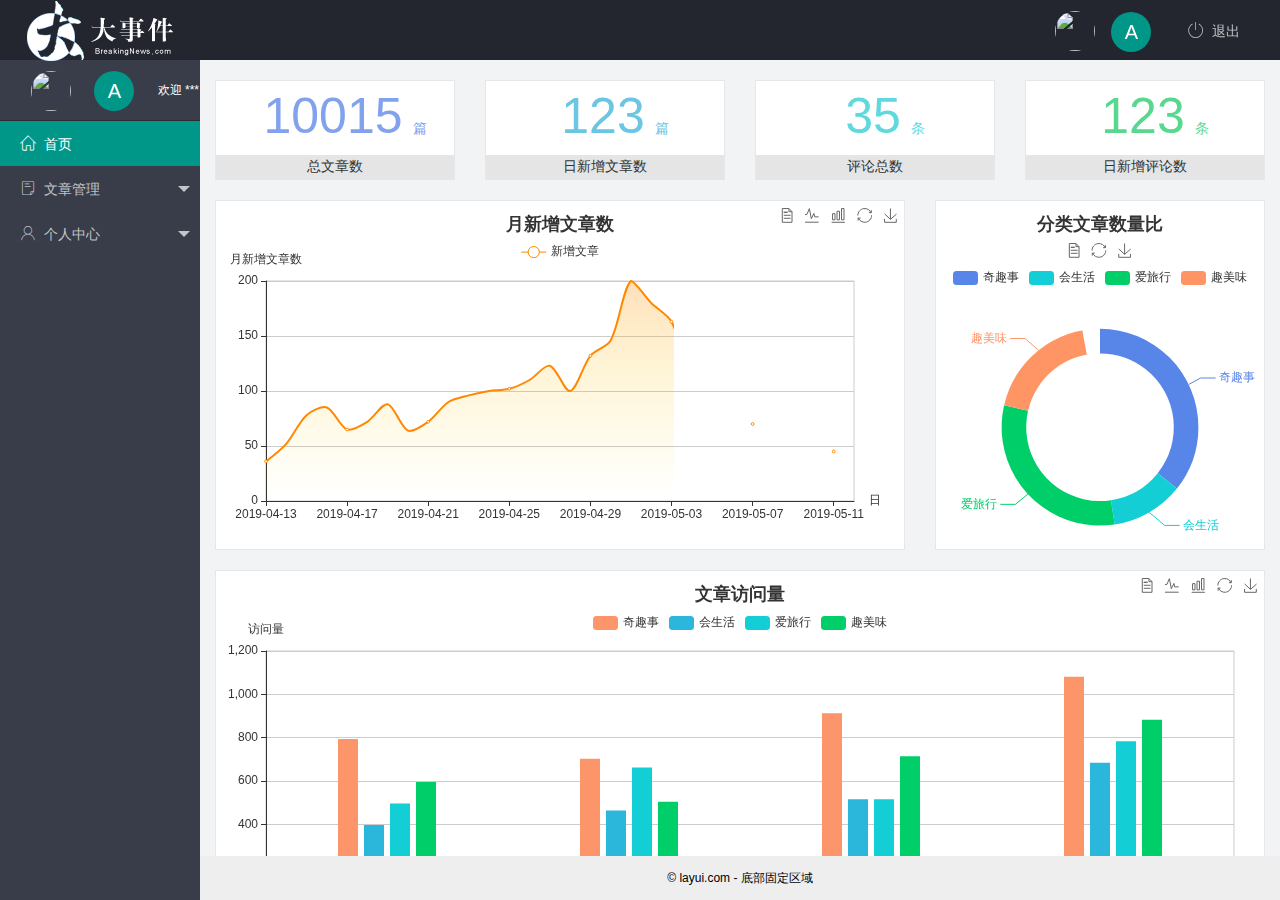
==== commit cba84de3: "个人中心已完成" ====
--- a/index.html
+++ b/index.html
@@ -30,9 +30,9 @@
           </div>
 
           <dl class="layui-nav-child">
-            <dd><a href="">基本资料</a></dd>
-            <dd><a href="">更换头像</a></dd>
-            <dd><a href="">重置密码</a></dd>
+            <dd><a href="./home/user/user_info.html" target="fm">基本资料</a></dd>
+            <dd><a  href="/home/user/user_avatar.html" target="fm">更换头像</a></dd>
+            <dd><a  href="/home/user/user_pwb.html" target="fm">重置密码</a></dd>
 
           </dl>
         </li>
@@ -61,9 +61,9 @@
           <li class="layui-nav-item">
             <a href="javascript:;"><span class="iconfont icon-user"></span>个人中心</a>
             <dl class="layui-nav-child">
-              <dd><a href="javascript:;"><i class="layui-icon layui-icon-app"></i>基本资料</a></dd>
-              <dd><a href="javascript:;"><i class="layui-icon layui-icon-app"></i>更换头像</a></dd>
-              <dd><a href="javascript:;"><i class="layui-icon layui-icon-app"></i>重置密码</a></dd>
+              <dd><a href="/home/user/user_info.html" target="fm"><i class="layui-icon layui-icon-app"></i>基本资料</a></dd>
+              <dd><a href="/home/user/user_avatar.html" target="fm"><i class="layui-icon layui-icon-app"></i>更换头像</a></dd>
+              <dd><a href="/home/user/user_pwb.html" target="fm"><i class="layui-icon layui-icon-app"></i>重置密码</a></dd>
 
             </dl>
           </li>
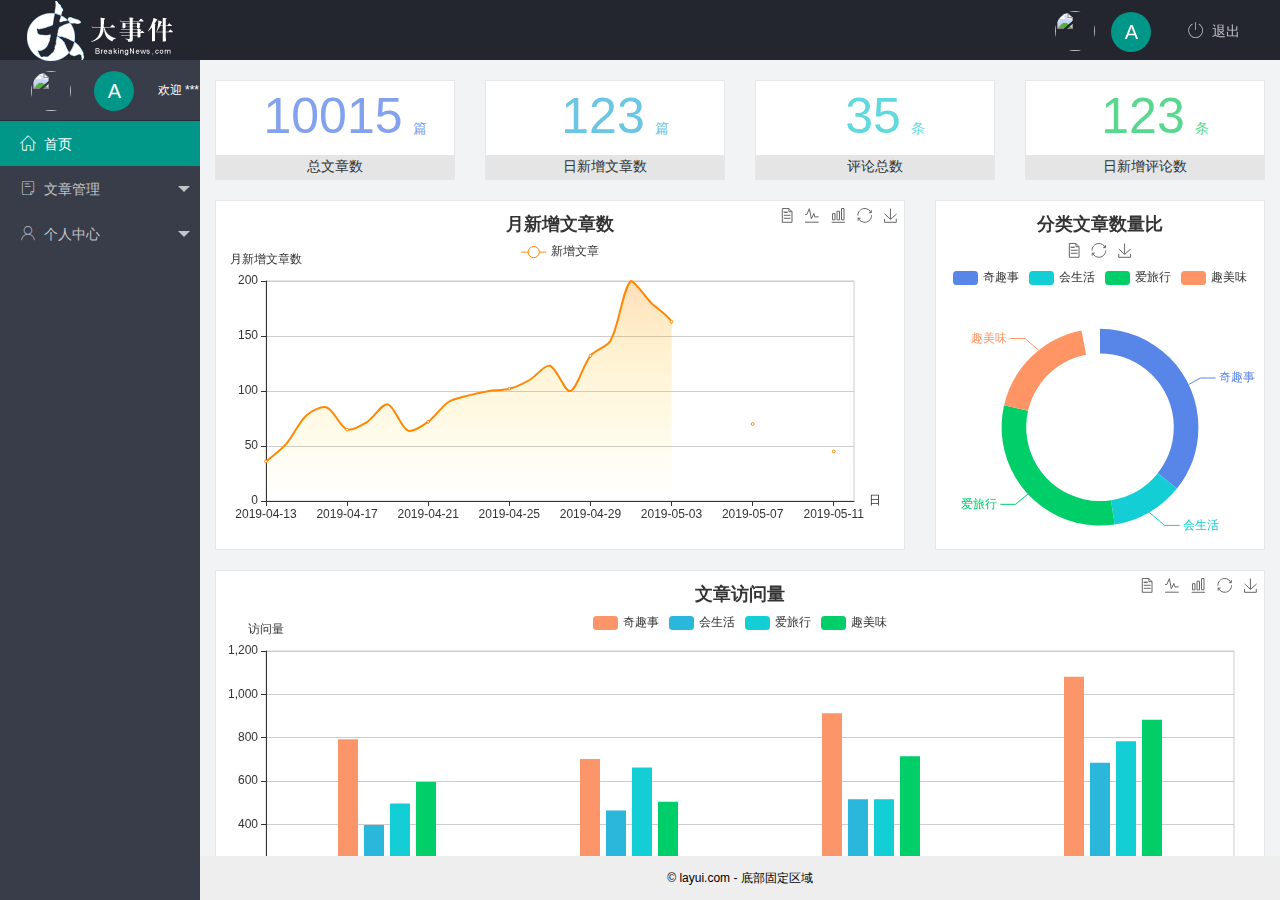
==== commit dc6f1777: "文章发布功能已完成呢" ====
--- a/index.html
+++ b/index.html
@@ -52,9 +52,9 @@
           <li class="layui-nav-item ">
             <a href="javascript:;"><span class="iconfont icon-16"></span>文章管理</a>
             <dl class="layui-nav-child">
-              <dd><a href="javascript:;"><i class="layui-icon layui-icon-app"></i> 文章类别</a></dd>
-              <dd><a href="javascript:;"><i class="layui-icon layui-icon-app"></i>文章列表</a></dd>
-              <dd><a href="javascript:;"><i class="layui-icon layui-icon-app"></i>发布文章</a></dd>
+              <dd><a href="/home/artcle/art_cte.html"  target="fm"><i class="layui-icon layui-icon-app"></i> 文章类别</a></dd>
+              <dd><a href="/home/artcle/art_list.html" target="fm"><i class="layui-icon layui-icon-app"></i>文章列表</a></dd>
+              <dd><a href="/home/artcle/art_pub.html" target="fm"><i class="layui-icon layui-icon-app"></i>发布文章</a></dd>
 
             </dl>
           </li>
